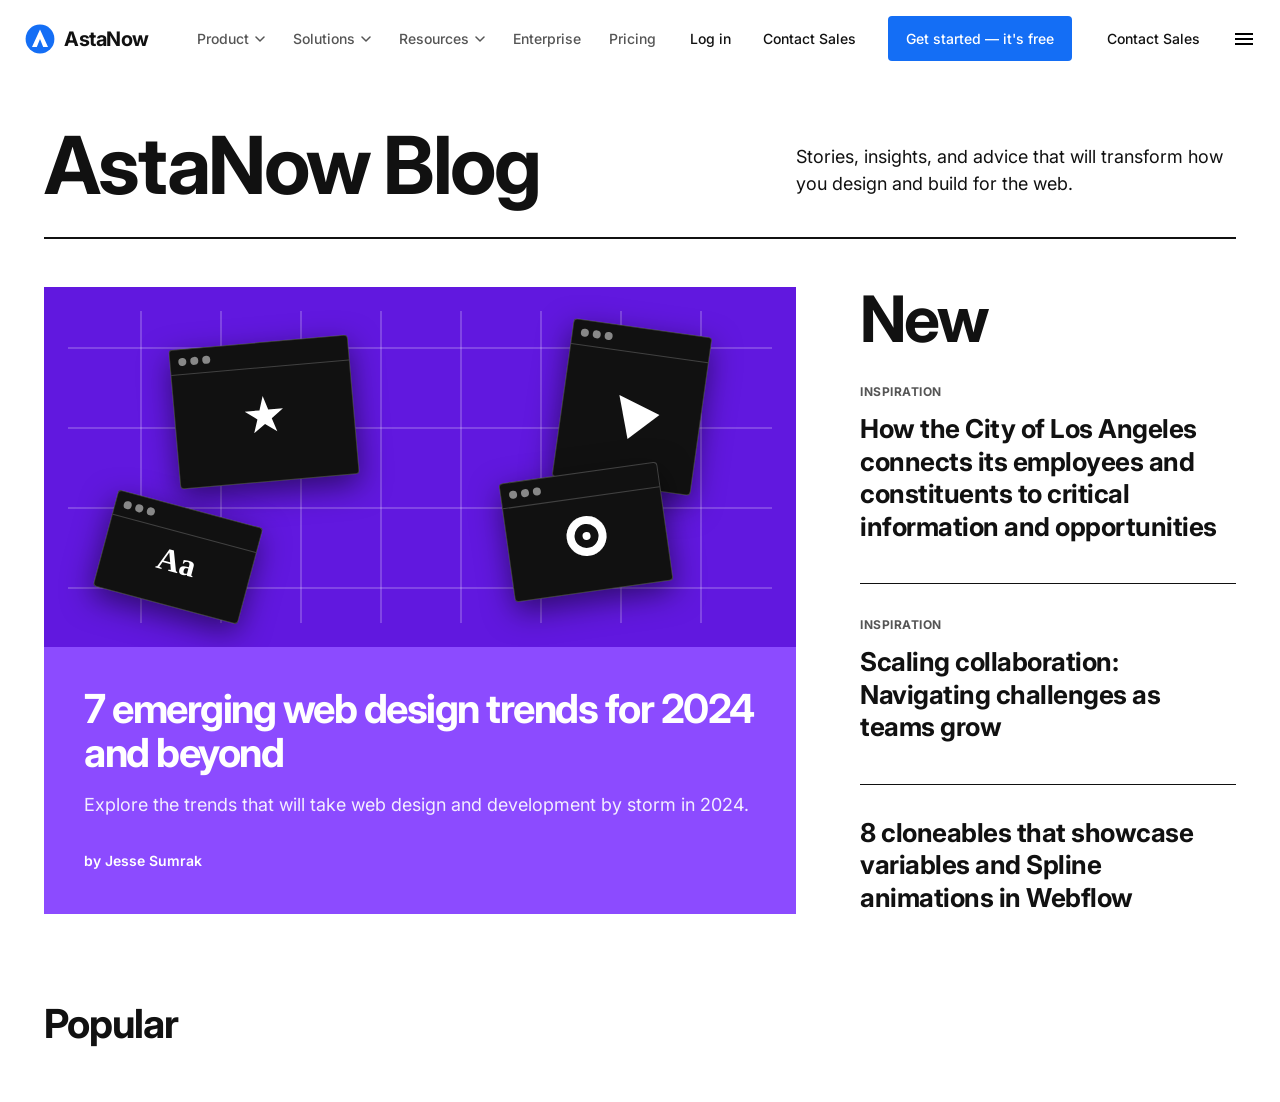
==== index.html @ f1a2e822 "update" ====
<!DOCTYPE html>
<html lang="en">
<head>
    <meta charset="UTF-8">
    <meta name="viewport" content="width=device-width, initial-scale=1.0">
    <title>AstaNow Blog</title>
    <!-- Use a very similar font to Webflow's proprietary standard fonts (often system fonts or a clean sans-serif like Inter/Graphik) -->
    <link href="https://fonts.googleapis.com/css2?family=Inter:wght@400;500;600;700&display=swap" rel="stylesheet">
    <link rel="stylesheet" href="styles.css">
</head>
<body>

    <header class="navbar">
        <div class="navbar-left">
            <a href="/" class="brand">
                <svg width="32" height="32" viewBox="0 0 100 100" fill="none" class="brand-icon">
                    <!-- AstaNow abstract logo representation -->
                    <circle cx="50" cy="50" r="45" fill="#146ef5"/>
                    <path d="M50 20 L25 75 L40 75 L50 50 L60 75 L75 75 Z" fill="white"/>
                </svg>
                <span class="brand-text">AstaNow</span>
            </a>
            <nav class="nav-links desktop-only">
                <a href="#" class="nav-item">Product <svg width="10" height="6" viewBox="0 0 10 6" fill="none" xmlns="http://www.w3.org/2000/svg"><path d="M1 1L5 5L9 1" stroke="currentColor" stroke-width="1.5" stroke-linecap="round" stroke-linejoin="round"/></svg></a>
                <a href="#" class="nav-item">Solutions <svg width="10" height="6" viewBox="0 0 10 6" fill="none" xmlns="http://www.w3.org/2000/svg"><path d="M1 1L5 5L9 1" stroke="currentColor" stroke-width="1.5" stroke-linecap="round" stroke-linejoin="round"/></svg></a>
                <a href="#" class="nav-item">Resources <svg width="10" height="6" viewBox="0 0 10 6" fill="none" xmlns="http://www.w3.org/2000/svg"><path d="M1 1L5 5L9 1" stroke="currentColor" stroke-width="1.5" stroke-linecap="round" stroke-linejoin="round"/></svg></a>
                <a href="#" class="nav-item">Enterprise</a>
                <a href="#" class="nav-item">Pricing</a>
            </nav>
        </div>
        
        <div class="navbar-right desktop-only">
            <a href="#" class="login-link">Log in</a>
            <a href="#" class="contact-link">Contact Sales</a>
            <a href="#" class="btn-primary">Get started — it's free</a>
        </div>

        <div class="navbar-right mobile-only">
            <a href="#" class="contact-link mobile-contact">Contact Sales</a>
            <button class="hamburger-menu">
                <svg width="24" height="24" viewBox="0 0 24 24" fill="none" xmlns="http://www.w3.org/2000/svg">
                    <rect x="3" y="6" width="18" height="2" fill="black"/>
                    <rect x="3" y="11" width="18" height="2" fill="black"/>
                    <rect x="3" y="16" width="18" height="2" fill="black"/>
                </svg>
            </button>
        </div>
    </header>

    <main class="page-wrapper">
        <section class="hero-section">
            <div class="hero-content">
                <h1 class="hero-heading">AstaNow Blog</h1>
                <p class="hero-subtext">Stories, insights, and advice that will transform how you design and build for the web.</p>
            </div>
            <div class="hero-divider"></div>
        </section>

        <section class="content-grid">
            <div class="featured-column">
                <a href="#" class="featured-card">
                    <div class="featured-image-wrapper">
                        <!-- CSS representation of the purple graphic -->
                        <div class="mock-graphic">
                            <div class="mock-window w1">
                                <div class="mock-dot d1"></div>
                                <div class="mock-dot d2"></div>
                                <div class="mock-dot d3"></div>
                                <div class="mock-shape shape-star"></div>
                            </div>
                            <div class="mock-window w2">
                                <div class="mock-dot d1"></div>
                                <div class="mock-dot d2"></div>
                                <div class="mock-dot d3"></div>
                                <div class="mock-shape shape-cursor"></div>
                            </div>
                            <div class="mock-window w3">
                                <div class="mock-dot d1"></div>
                                <div class="mock-dot d2"></div>
                                <div class="mock-dot d3"></div>
                                <div class="mock-shape shape-gear"></div>
                            </div>
                            <div class="mock-window w4">
                                <div class="mock-dot d1"></div>
                                <div class="mock-dot d2"></div>
                                <div class="mock-dot d3"></div>
                                <div class="mock-shape shape-a">Aa</div>
                            </div>
                        </div>
                    </div>
                    <div class="featured-text-wrapper">
                        <h2 class="featured-title">7 emerging web design trends for 2024 and beyond</h2>
                        <p class="featured-desc">Explore the trends that will take web design and development by storm in 2024.</p>
                        <div class="featured-author">by Jesse Sumrak</div>
                    </div>
                </a>
            </div>

            <div class="sidebar-column">
                <h2 class="sidebar-heading">New</h2>
                
                <div class="sidebar-articles">
                    <a href="#" class="sidebar-article">
                        <div class="article-tag">INSPIRATION</div>
                        <h3 class="article-title">How the City of Los Angeles connects its employees and constituents to critical information and opportunities</h3>
                    </a>
                    
                    <div class="article-divider"></div>
                    
                    <a href="#" class="sidebar-article">
                        <div class="article-tag">INSPIRATION</div>
                        <h3 class="article-title">Scaling collaboration: Navigating challenges as teams grow</h3>
                    </a>
                    
                    <div class="article-divider"></div>
                    
                    <a href="#" class="sidebar-article">
                        <h3 class="article-title">8 cloneables that showcase variables and Spline animations in Webflow</h3>
                    </a>
                </div>
            </div>
        </section>

        <section class="popular-section">
            <h2 class="popular-heading">Popular</h2>
        </section>
    </main>

</body>
</html>
---- styles.css ----
/* Base Styles */
:root {
    --text-main: #111111;
    --text-muted: #555555;
    --bg-main: #ffffff;
    --brand-blue: #146ef5;
    --brand-blue-hover: #0c59cc;
    --featured-bg: #8c4bff;
    --featured-img-bg: #6118df;
    --border-color: #e6e6e6;
    --border-dark: #111111;
}

* {
    box-sizing: border-box;
    margin: 0;
    padding: 0;
}

body {
    font-family: 'Inter', -apple-system, BlinkMacSystemFont, "Segoe UI", Roboto, Helvetica, Arial, sans-serif;
    background-color: var(--bg-main);
    color: var(--text-main);
    line-height: 1.5;
    -webkit-font-smoothing: antialiased;
    -moz-osx-font-smoothing: grayscale;
}

a {
    text-decoration: none;
    color: inherit;
}

/* Utilities */
.desktop-only { display: flex; }
.mobile-only { display: none; }

/* Navbar */
.navbar {
    display: flex;
    justify-content: space-between;
    align-items: center;
    padding: 16px 24px;
    background-color: var(--bg-main);
    position: sticky;
    top: 0;
    z-index: 100;
}

.navbar-left, .navbar-right {
    display: flex;
    align-items: center;
    gap: 32px;
}

.brand {
    display: flex;
    align-items: center;
    gap: 8px;
    margin-right: 16px;
}

.brand-text {
    font-family: -apple-system, BlinkMacSystemFont, "Inter", sans-serif;
    font-size: 20px;
    font-weight: 700;
    letter-spacing: -0.5px;
}

.nav-links {
    display: flex;
    align-items: center;
    gap: 28px;
}

.nav-item {
    font-size: 14px;
    font-weight: 500;
    color: var(--text-muted);
    display: flex;
    align-items: center;
    gap: 6px;
    transition: color 0.2s ease;
}

.nav-item:hover {
    color: var(--text-main);
}

.login-link {
    font-size: 14px;
    font-weight: 500;
}

.contact-link {
    font-size: 14px;
    font-weight: 500;
}

.btn-primary {
    background-color: var(--brand-blue);
    color: white;
    padding: 12px 18px;
    border-radius: 4px;
    font-size: 14px;
    font-weight: 500;
    transition: background-color 0.2s ease;
}

.btn-primary:hover {
    background-color: var(--brand-blue-hover);
}

.hamburger-menu {
    background: none;
    border: none;
    cursor: pointer;
    display: flex;
    align-items: center;
    justify-content: center;
}

/* Page Layout */
.page-wrapper {
    max-width: 1240px;
    margin: 0 auto;
    padding: 48px 24px;
}

/* Hero Section */
.hero-section {
    margin-bottom: 48px;
}

.hero-content {
    display: flex;
    justify-content: space-between;
    align-items: flex-end;
    margin-bottom: 32px;
}

.hero-heading {
    font-size: 80px;
    font-weight: 700;
    letter-spacing: -2.5px;
    line-height: 1;
    margin: 0;
}

.hero-subtext {
    font-size: 18px;
    font-weight: 400;
    color: var(--text-main);
    max-width: 440px;
    line-height: 1.5;
    margin-bottom: 8px;
}

.hero-divider {
    height: 2px;
    background-color: var(--border-dark);
    width: 100%;
}

/* Content Grid */
.content-grid {
    display: grid;
    grid-template-columns: 8fr 4fr;
    gap: 64px;
    margin-bottom: 80px;
}

/* Featured Card */
.featured-card {
    display: flex;
    flex-direction: column;
    background-color: var(--featured-bg);
    color: white;
    height: 100%;
    transition: transform 0.2s ease;
}

.featured-card:hover {
    transform: translateY(-4px);
}

.featured-image-wrapper {
    background-color: var(--featured-img-bg);
    height: 360px;
    position: relative;
    overflow: hidden;
    padding: 24px;
    display: flex;
    justify-content: center;
    align-items: center;
}

/* Mock Graphics for Featured Image */
.mock-graphic {
    width: 100%;
    height: 100%;
    position: relative;
    /* geometric background pattern */
    background-image: linear-gradient(rgba(255,255,255,0.2) 2px, transparent 2px),
                      linear-gradient(90deg, rgba(255,255,255,0.2) 2px, transparent 2px);
    background-size: 80px 80px;
    background-position: center;
}

.mock-window {
    position: absolute;
    background-color: #111;
    border: 1px solid rgba(255,255,255,0.2);
    border-radius: 4px;
    box-shadow: 0 10px 30px rgba(0,0,0,0.5);
}

.mock-window::before {
    content: '';
    display: block;
    height: 24px;
    border-bottom: 1px solid rgba(255,255,255,0.2);
    width: 100%;
}

.mock-dot {
    position: absolute;
    top: 8px;
    width: 8px;
    height: 8px;
    border-radius: 50%;
    background: rgba(255,255,255,0.5);
}
.mock-dot.d1 { left: 8px; }
.mock-dot.d2 { left: 20px; }
.mock-dot.d3 { left: 32px; }

.w1 { width: 180px; height: 140px; top: 10%; left: 15%; transform: rotate(-5deg); }
.w2 { width: 140px; height: 160px; top: 5%; right: 10%; transform: rotate(8deg); }
.w3 { width: 160px; height: 120px; bottom: 10%; right: 15%; transform: rotate(-8deg); }
.w4 { width: 150px; height: 100px; bottom: 5%; left: 5%; transform: rotate(15deg); }

.mock-shape {
    position: absolute;
    top: 50%; left: 50%;
    transform: translate(-50%, -40%);
    color: white;
}

.shape-star {
    width: 40px; height: 40px;
    background: white;
    clip-path: polygon(50% 0%, 61% 35%, 98% 35%, 68% 57%, 79% 91%, 50% 70%, 21% 91%, 32% 57%, 2% 35%, 39% 35%);
}

.shape-cursor {
    width: 0; height: 0;
    border-left: 20px solid transparent;
    border-right: 20px solid transparent;
    border-bottom: 40px solid white;
    transform: translate(-50%, -40%) rotate(-45deg);
}

.shape-gear {
    width: 40px; height: 40px;
    background: white;
    border-radius: 50%;
    box-shadow: 0 0 0 8px white inset, 0 0 0 16px #111 inset;
}

.shape-a {
    font-size: 32px;
    font-weight: 700;
    font-family: serif;
}

/* Featured Text */
.featured-text-wrapper {
    padding: 40px;
    display: flex;
    flex-direction: column;
}

.featured-title {
    font-size: 40px;
    font-weight: 700;
    line-height: 1.1;
    letter-spacing: -1.5px;
    margin-bottom: 16px;
}

.featured-desc {
    font-size: 18px;
    line-height: 1.5;
    margin-bottom: 32px;
    opacity: 0.9;
}

.featured-author {
    font-size: 14px;
    font-weight: 600;
}

/* Sidebar Column */
.sidebar-heading {
    font-size: 64px;
    font-weight: 700;
    letter-spacing: -2px;
    line-height: 1;
    margin-bottom: 32px;
}

.sidebar-articles {
    display: flex;
    flex-direction: column;
    gap: 32px;
}

.sidebar-article {
    display: flex;
    flex-direction: column;
    transition: opacity 0.2s ease;
}

.sidebar-article:hover {
    opacity: 0.7;
}

.article-tag {
    font-size: 12px;
    font-weight: 700;
    color: var(--text-muted);
    letter-spacing: 0.5px;
    margin-bottom: 12px;
}

.article-title {
    font-size: 26px;
    font-weight: 700;
    line-height: 1.25;
    letter-spacing: -0.5px;
}

.article-divider {
    height: 1px;
    background-color: var(--border-dark);
    margin-top: 8px;
}

/* Popular Section */
.popular-section {
    margin-top: 80px;
}

.popular-heading {
    font-size: 40px;
    font-weight: 700;
    letter-spacing: -1px;
}

/* Responsive Styles */
@media screen and (max-width: 991px) {
    .hero-heading {
        font-size: 56px;
    }
    .content-grid {
        grid-template-columns: 1fr;
        gap: 48px;
    }
    .hero-content {
        flex-direction: column;
        align-items: flex-start;
        gap: 24px;
    }
    .desktop-only {
        display: none !important;
    }
    .mobile-only {
        display: flex !important;
    }
    .navbar {
        padding: 16px;
    }
    .page-wrapper {
        padding: 32px 16px;
    }
    .mobile-contact {
        text-decoration: underline;
        text-underline-offset: 4px;
    }
}

@media screen and (max-width: 479px) {
    .hero-heading {
        font-size: 44px;
    }
    .hero-subtext {
        font-size: 16px;
    }
    .featured-title {
        font-size: 32px;
    }
    .sidebar-heading {
        font-size: 48px;
    }
    .article-title {
        font-size: 22px;
    }
}
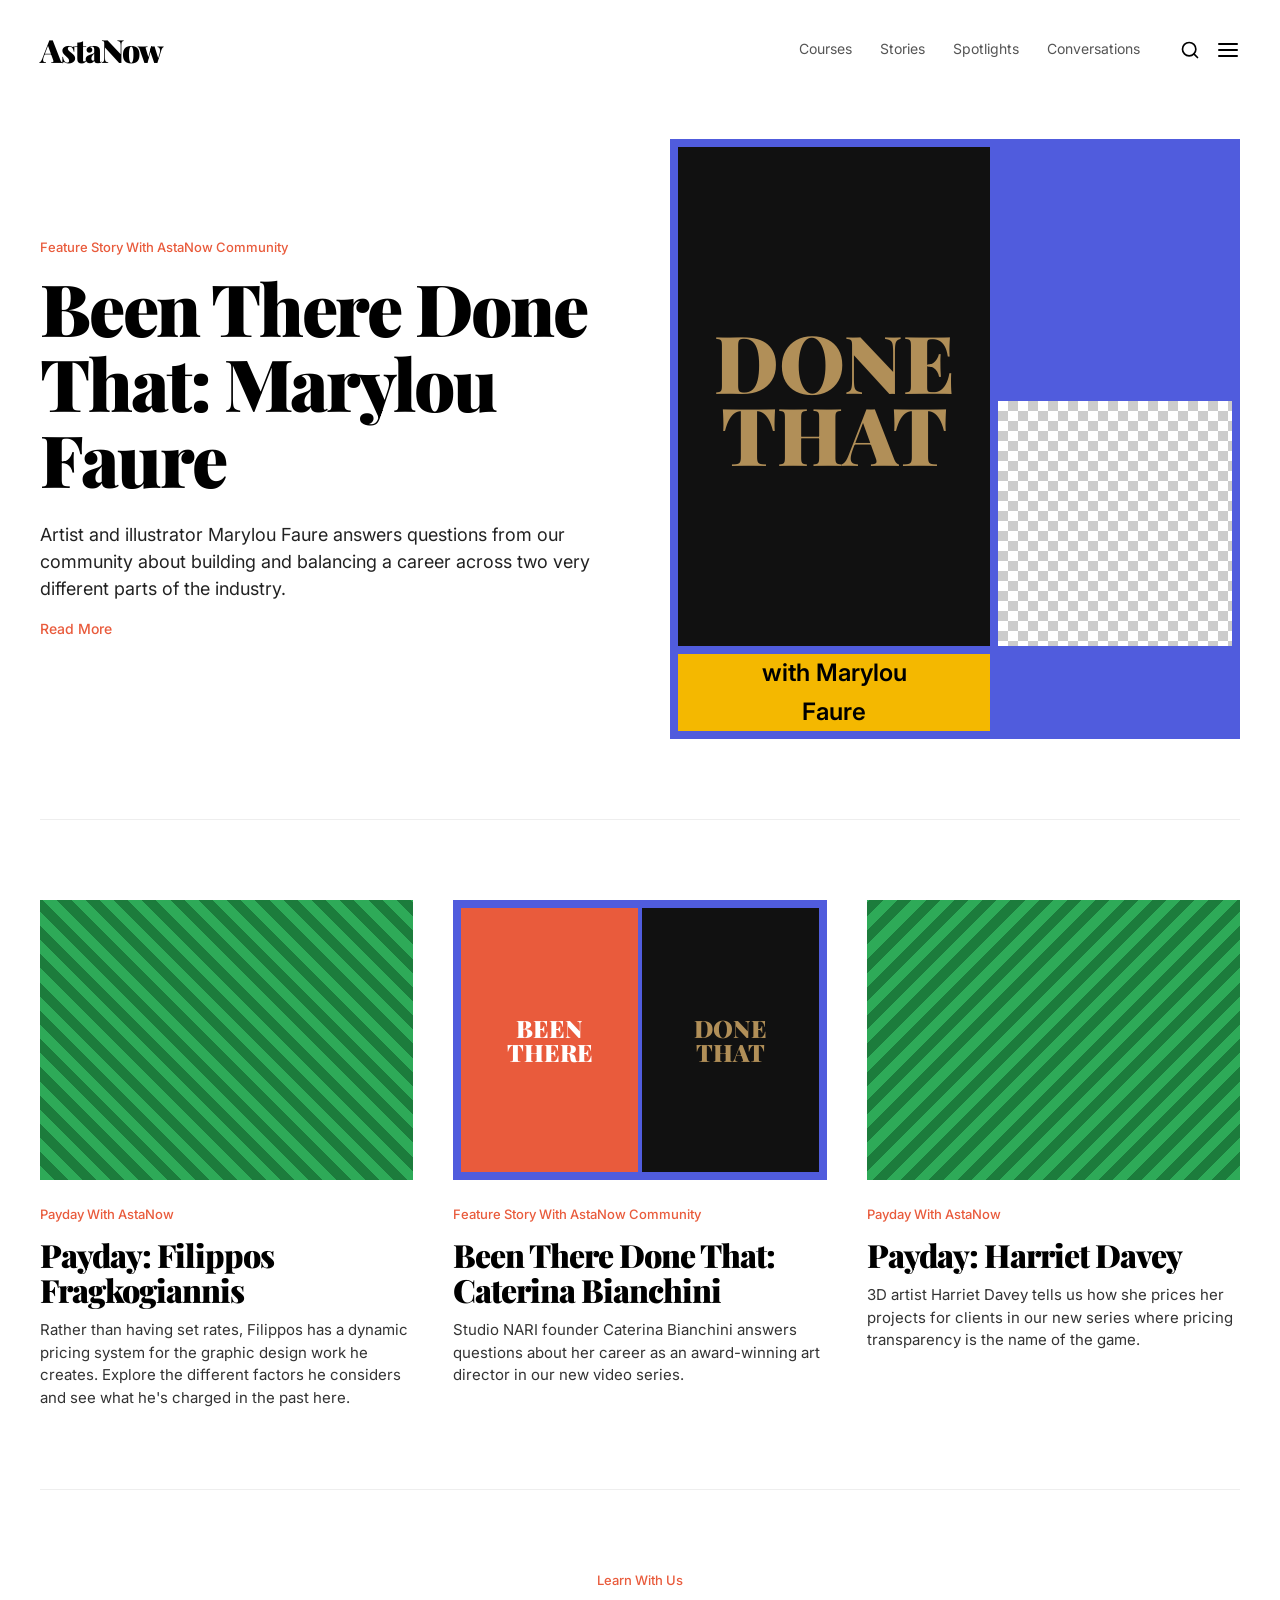
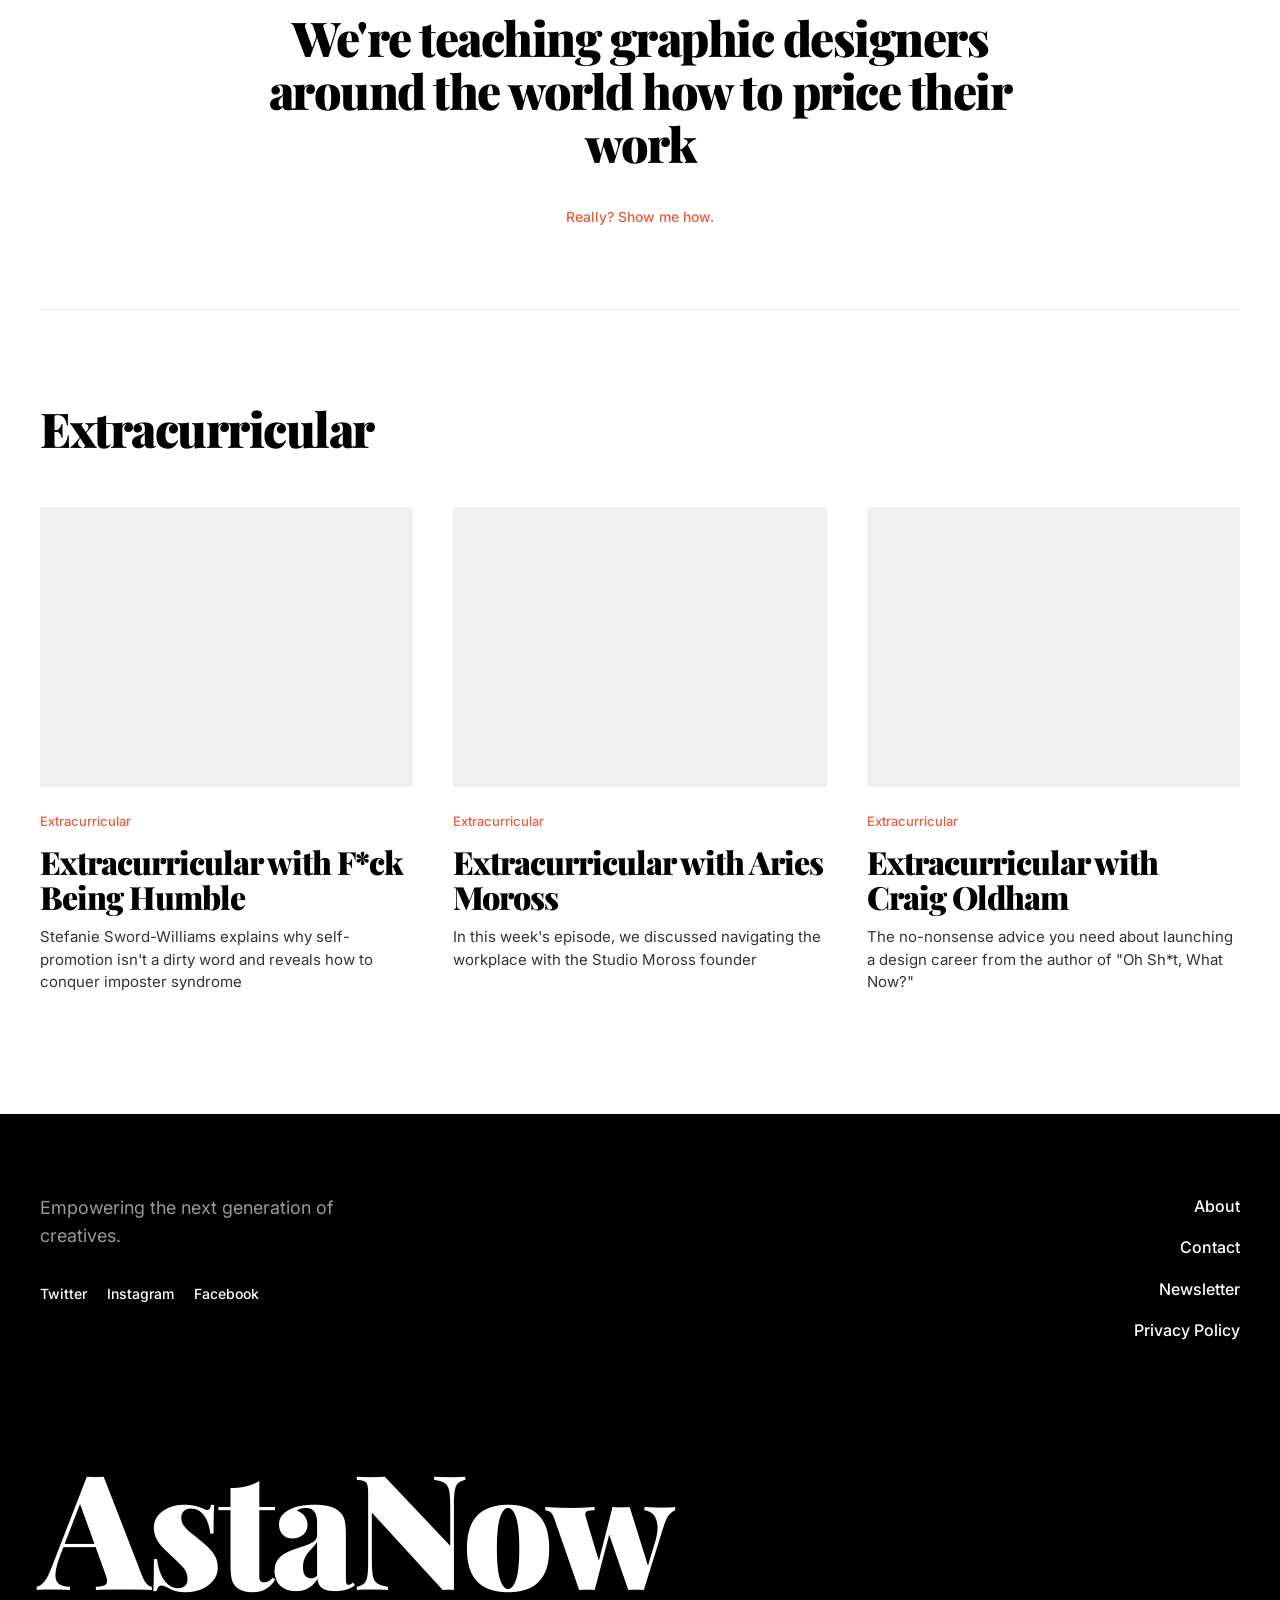
==== commit 11042933: "update" ====
--- a/index.html
+++ b/index.html
@@ -3,128 +3,156 @@
 <head>
     <meta charset="UTF-8">
     <meta name="viewport" content="width=device-width, initial-scale=1.0">
-    <title>AstaNow Blog</title>
-    <!-- Use a very similar font to Webflow's proprietary standard fonts (often system fonts or a clean sans-serif like Inter/Graphik) -->
-    <link href="https://fonts.googleapis.com/css2?family=Inter:wght@400;500;600;700&display=swap" rel="stylesheet">
+    <title>AstaNow | Empowering Creatives</title>
+    <link rel="preconnect" href="https://fonts.googleapis.com">
+    <link rel="preconnect" href="https://fonts.gstatic.com" crossorigin>
+    <link href="https://fonts.googleapis.com/css2?family=Inter:wght@400;500;600&family=Playfair+Display:ital,wght@0,700;0,800;0,900;1,900&display=swap" rel="stylesheet">
     <link rel="stylesheet" href="styles.css">
+    <!-- Also link style.css just in case the active file is style.css -->
+    <link rel="stylesheet" href="style.css">
 </head>
 <body>
 
-    <header class="navbar">
-        <div class="navbar-left">
-            <a href="/" class="brand">
-                <svg width="32" height="32" viewBox="0 0 100 100" fill="none" class="brand-icon">
-                    <!-- AstaNow abstract logo representation -->
-                    <circle cx="50" cy="50" r="45" fill="#146ef5"/>
-                    <path d="M50 20 L25 75 L40 75 L50 50 L60 75 L75 75 Z" fill="white"/>
-                </svg>
-                <span class="brand-text">AstaNow</span>
-            </a>
-            <nav class="nav-links desktop-only">
-                <a href="#" class="nav-item">Product <svg width="10" height="6" viewBox="0 0 10 6" fill="none" xmlns="http://www.w3.org/2000/svg"><path d="M1 1L5 5L9 1" stroke="currentColor" stroke-width="1.5" stroke-linecap="round" stroke-linejoin="round"/></svg></a>
-                <a href="#" class="nav-item">Solutions <svg width="10" height="6" viewBox="0 0 10 6" fill="none" xmlns="http://www.w3.org/2000/svg"><path d="M1 1L5 5L9 1" stroke="currentColor" stroke-width="1.5" stroke-linecap="round" stroke-linejoin="round"/></svg></a>
-                <a href="#" class="nav-item">Resources <svg width="10" height="6" viewBox="0 0 10 6" fill="none" xmlns="http://www.w3.org/2000/svg"><path d="M1 1L5 5L9 1" stroke="currentColor" stroke-width="1.5" stroke-linecap="round" stroke-linejoin="round"/></svg></a>
-                <a href="#" class="nav-item">Enterprise</a>
-                <a href="#" class="nav-item">Pricing</a>
-            </nav>
-        </div>
-        
-        <div class="navbar-right desktop-only">
-            <a href="#" class="login-link">Log in</a>
-            <a href="#" class="contact-link">Contact Sales</a>
-            <a href="#" class="btn-primary">Get started — it's free</a>
-        </div>
-
-        <div class="navbar-right mobile-only">
-            <a href="#" class="contact-link mobile-contact">Contact Sales</a>
-            <button class="hamburger-menu">
-                <svg width="24" height="24" viewBox="0 0 24 24" fill="none" xmlns="http://www.w3.org/2000/svg">
-                    <rect x="3" y="6" width="18" height="2" fill="black"/>
-                    <rect x="3" y="11" width="18" height="2" fill="black"/>
-                    <rect x="3" y="16" width="18" height="2" fill="black"/>
-                </svg>
-            </button>
+    <header class="site-header">
+        <div class="header-inner">
+            <a href="/" class="logo">AstaNow</a>
+            
+            <div class="header-right">
+                <nav class="desktop-nav">
+                    <a href="#">Courses</a>
+                    <a href="#">Stories</a>
+                    <a href="#">Spotlights</a>
+                    <a href="#">Conversations</a>
+                </nav>
+                <div class="header-actions">
+                    <button class="icon-btn" aria-label="Search">
+                        <svg width="20" height="20" viewBox="0 0 24 24" fill="none" stroke="currentColor" stroke-width="2" stroke-linecap="round" stroke-linejoin="round"><circle cx="11" cy="11" r="8"></circle><line x1="21" y1="21" x2="16.65" y2="16.65"></line></svg>
+                    </button>
+                    <button class="icon-btn hamburger-menu" aria-label="Menu">
+                        <svg width="24" height="24" viewBox="0 0 24 24" fill="none" stroke="currentColor" stroke-width="2" stroke-linecap="round" stroke-linejoin="round"><line x1="3" y1="12" x2="21" y2="12"></line><line x1="3" y1="6" x2="21" y2="6"></line><line x1="3" y1="18" x2="21" y2="18"></line></svg>
+                    </button>
+                </div>
+            </div>
         </div>
     </header>
 
-    <main class="page-wrapper">
+    <main class="page-content">
+
+        <!-- Hero Section -->
         <section class="hero-section">
-            <div class="hero-content">
-                <h1 class="hero-heading">AstaNow Blog</h1>
-                <p class="hero-subtext">Stories, insights, and advice that will transform how you design and build for the web.</p>
+            <div class="hero-left">
+                <p class="category-tag">Feature Story with AstaNow Community</p>
+                <h1 class="hero-title">Been There Done That: Marylou Faure</h1>
+                <p class="hero-excerpt">Artist and illustrator Marylou Faure answers questions from our community about building and balancing a career across two very different parts of the industry.</p>
+                <a href="#" class="read-more">Read More</a>
             </div>
-            <div class="hero-divider"></div>
-        </section>
-
-        <section class="content-grid">
-            <div class="featured-column">
-                <a href="#" class="featured-card">
-                    <div class="featured-image-wrapper">
-                        <!-- CSS representation of the purple graphic -->
-                        <div class="mock-graphic">
-                            <div class="mock-window w1">
-                                <div class="mock-dot d1"></div>
-                                <div class="mock-dot d2"></div>
-                                <div class="mock-dot d3"></div>
-                                <div class="mock-shape shape-star"></div>
-                            </div>
-                            <div class="mock-window w2">
-                                <div class="mock-dot d1"></div>
-                                <div class="mock-dot d2"></div>
-                                <div class="mock-dot d3"></div>
-                                <div class="mock-shape shape-cursor"></div>
-                            </div>
-                            <div class="mock-window w3">
-                                <div class="mock-dot d1"></div>
-                                <div class="mock-dot d2"></div>
-                                <div class="mock-dot d3"></div>
-                                <div class="mock-shape shape-gear"></div>
-                            </div>
-                            <div class="mock-window w4">
-                                <div class="mock-dot d1"></div>
-                                <div class="mock-dot d2"></div>
-                                <div class="mock-dot d3"></div>
-                                <div class="mock-shape shape-a">Aa</div>
-                            </div>
-                        </div>
-                    </div>
-                    <div class="featured-text-wrapper">
-                        <h2 class="featured-title">7 emerging web design trends for 2024 and beyond</h2>
-                        <p class="featured-desc">Explore the trends that will take web design and development by storm in 2024.</p>
-                        <div class="featured-author">by Jesse Sumrak</div>
-                    </div>
-                </a>
-            </div>
-
-            <div class="sidebar-column">
-                <h2 class="sidebar-heading">New</h2>
-                
-                <div class="sidebar-articles">
-                    <a href="#" class="sidebar-article">
-                        <div class="article-tag">INSPIRATION</div>
-                        <h3 class="article-title">How the City of Los Angeles connects its employees and constituents to critical information and opportunities</h3>
-                    </a>
-                    
-                    <div class="article-divider"></div>
-                    
-                    <a href="#" class="sidebar-article">
-                        <div class="article-tag">INSPIRATION</div>
-                        <h3 class="article-title">Scaling collaboration: Navigating challenges as teams grow</h3>
-                    </a>
-                    
-                    <div class="article-divider"></div>
-                    
-                    <a href="#" class="sidebar-article">
-                        <h3 class="article-title">8 cloneables that showcase variables and Spline animations in Webflow</h3>
-                    </a>
+            
+            <div class="hero-right">
+                <!-- A mockup of a collage using pure CSS shapes -->
+                <div class="collage">
+                    <div class="collage-bg"></div>
+                    <div class="collage-block type-text">DONE<br>THAT</div>
+                    <div class="collage-block type-image"></div>
+                    <div class="collage-block type-solid">with Marylou<br>Faure</div>
                 </div>
             </div>
         </section>
 
-        <section class="popular-section">
-            <h2 class="popular-heading">Popular</h2>
+        <!-- Article Grid Section 1 -->
+        <div class="divider-line"></div>
+        <section class="grid-section">
+            <div class="articles-grid">
+                <article class="card">
+                    <div class="card-image bg-img-1"></div>
+                    <p class="category-tag">Payday with AstaNow</p>
+                    <h2 class="card-title">Payday: Filippos Fragkogiannis</h2>
+                    <p class="card-excerpt">Rather than having set rates, Filippos has a dynamic pricing system for the graphic design work he creates. Explore the different factors he considers and see what he's charged in the past here.</p>
+                </article>
+
+                <article class="card">
+                    <div class="card-image bg-img-2">
+                        <div class="collage-mini">
+                            <div class="c-left">BEEN<br>THERE</div>
+                            <div class="c-right">DONE<br>THAT</div>
+                        </div>
+                    </div>
+                    <p class="category-tag">Feature Story with AstaNow Community</p>
+                    <h2 class="card-title">Been There Done That: Caterina Bianchini</h2>
+                    <p class="card-excerpt">Studio NARI founder Caterina Bianchini answers questions about her career as an award-winning art director in our new video series.</p>
+                </article>
+
+                <article class="card">
+                    <div class="card-image bg-img-3"></div>
+                    <p class="category-tag">Payday with AstaNow</p>
+                    <h2 class="card-title">Payday: Harriet Davey</h2>
+                    <p class="card-excerpt">3D artist Harriet Davey tells us how she prices her projects for clients in our new series where pricing transparency is the name of the game.</p>
+                </article>
+            </div>
         </section>
+
+        <div class="divider-line"></div>
+        
+        <!-- Large Banner -->
+        <section class="text-banner">
+            <p class="category-tag text-center">Learn with us</p>
+            <h2 class="banner-title">We're teaching graphic designers around the world how to price their work</h2>
+            <div class="text-center">
+                <a href="#" class="read-more">Really? Show me how.</a>
+            </div>
+        </section>
+
+        <div class="divider-line"></div>
+
+        <!-- Section 2: Extracurricular -->
+        <section class="grid-section">
+            <h3 class="section-heading">Extracurricular</h3>
+            <div class="articles-grid">
+                <article class="card">
+                    <div class="card-image placeholder-grey"></div>
+                    <p class="category-tag">Extracurricular</p>
+                    <h2 class="card-title">Extracurricular with F*ck Being Humble</h2>
+                    <p class="card-excerpt">Stefanie Sword-Williams explains why self-promotion isn't a dirty word and reveals how to conquer imposter syndrome</p>
+                </article>
+
+                <article class="card">
+                    <div class="card-image placeholder-grey"></div>
+                    <p class="category-tag">Extracurricular</p>
+                    <h2 class="card-title">Extracurricular with Aries Moross</h2>
+                    <p class="card-excerpt">In this week's episode, we discussed navigating the workplace with the Studio Moross founder</p>
+                </article>
+
+                <article class="card">
+                    <div class="card-image placeholder-grey"></div>
+                    <p class="category-tag">Extracurricular</p>
+                    <h2 class="card-title">Extracurricular with Craig Oldham</h2>
+                    <p class="card-excerpt">The no-nonsense advice you need about launching a design career from the author of "Oh Sh*t, What Now?"</p>
+                </article>
+            </div>
+        </section>
+
     </main>
+
+    <footer class="site-footer">
+        <div class="footer-inner">
+            <div class="footer-left">
+                <p class="footer-text">Empowering the next generation of creatives.</p>
+                <div class="socials">
+                    <a href="#">Twitter</a>
+                    <a href="#">Instagram</a>
+                    <a href="#">Facebook</a>
+                </div>
+            </div>
+            <div class="footer-right">
+                <div class="footer-nav">
+                    <a href="#">About</a>
+                    <a href="#">Contact</a>
+                    <a href="#">Newsletter</a>
+                    <a href="#">Privacy Policy</a>
+                </div>
+            </div>
+        </div>
+        <h2 class="footer-logo">AstaNow</h2>
+    </footer>
 
 </body>
 </html>
--- a/styles.css
+++ b/styles.css
@@ -1,27 +1,27 @@
-/* Base Styles */
-:root {
-    --text-main: #111111;
-    --text-muted: #555555;
-    --bg-main: #ffffff;
-    --brand-blue: #146ef5;
-    --brand-blue-hover: #0c59cc;
-    --featured-bg: #8c4bff;
-    --featured-img-bg: #6118df;
-    --border-color: #e6e6e6;
-    --border-dark: #111111;
-}
-
+/* Reset & General CSS */
 * {
     box-sizing: border-box;
     margin: 0;
     padding: 0;
 }
 
+:root {
+    --color-bg: #FFFFFF;
+    --color-text: #000000;
+    --color-accent: #E95B3C;
+    --color-grey-light: #F0F0F0;
+    --color-grey-divider: #EEEEEE;
+    --font-heading: 'Playfair Display', serif;
+    --font-body: 'Inter', sans-serif;
+    --max-width: 1400px;
+}
+
 body {
-    font-family: 'Inter', -apple-system, BlinkMacSystemFont, "Segoe UI", Roboto, Helvetica, Arial, sans-serif;
-    background-color: var(--bg-main);
-    color: var(--text-main);
-    line-height: 1.5;
+    background-color: var(--color-bg);
+    color: var(--color-text);
+    font-family: var(--font-body);
+    font-size: 16px;
+    line-height: 1.6;
     -webkit-font-smoothing: antialiased;
     -moz-osx-font-smoothing: grayscale;
 }
@@ -29,381 +29,404 @@
 a {
     text-decoration: none;
     color: inherit;
-}
-
-/* Utilities */
-.desktop-only { display: flex; }
-.mobile-only { display: none; }
-
-/* Navbar */
-.navbar {
-    display: flex;
-    justify-content: space-between;
-    align-items: center;
-    padding: 16px 24px;
-    background-color: var(--bg-main);
+    transition: color 0.15s ease;
+}
+
+/* Header */
+.site-header {
+    background: var(--color-bg);
+    padding: 24px 40px;
     position: sticky;
     top: 0;
     z-index: 100;
 }
 
-.navbar-left, .navbar-right {
-    display: flex;
-    align-items: center;
-    gap: 32px;
-}
-
-.brand {
-    display: flex;
-    align-items: center;
-    gap: 8px;
-    margin-right: 16px;
-}
-
-.brand-text {
-    font-family: -apple-system, BlinkMacSystemFont, "Inter", sans-serif;
-    font-size: 20px;
-    font-weight: 700;
-    letter-spacing: -0.5px;
-}
-
-.nav-links {
-    display: flex;
-    align-items: center;
+.header-inner {
+    max-width: var(--max-width);
+    margin: 0 auto;
+    display: flex;
+    justify-content: space-between;
+    align-items: center;
+}
+
+.logo {
+    font-family: var(--font-heading);
+    font-weight: 900;
+    font-size: 32px;
+    letter-spacing: -1px;
+}
+
+.header-right {
+    display: flex;
+    align-items: center;
+    gap: 40px;
+}
+
+.desktop-nav {
+    display: flex;
     gap: 28px;
 }
 
-.nav-item {
+.desktop-nav a {
+    font-family: var(--font-body);
+    font-weight: 400;
     font-size: 14px;
-    font-weight: 500;
-    color: var(--text-muted);
-    display: flex;
-    align-items: center;
-    gap: 6px;
-    transition: color 0.2s ease;
-}
-
-.nav-item:hover {
-    color: var(--text-main);
-}
-
-.login-link {
-    font-size: 14px;
-    font-weight: 500;
-}
-
-.contact-link {
-    font-size: 14px;
-    font-weight: 500;
-}
-
-.btn-primary {
-    background-color: var(--brand-blue);
-    color: white;
-    padding: 12px 18px;
-    border-radius: 4px;
-    font-size: 14px;
-    font-weight: 500;
-    transition: background-color 0.2s ease;
-}
-
-.btn-primary:hover {
-    background-color: var(--brand-blue-hover);
-}
-
-.hamburger-menu {
+    color: #555;
+}
+
+.desktop-nav a:hover {
+    color: var(--color-text);
+}
+
+.header-actions {
+    display: flex;
+    align-items: center;
+    gap: 16px;
+}
+
+.icon-btn {
     background: none;
     border: none;
     cursor: pointer;
+    color: var(--color-text);
     display: flex;
     align-items: center;
     justify-content: center;
 }
 
+@media (max-width: 900px) {
+    .desktop-nav {
+        display: none;
+    }
+    .site-header {
+        padding: 20px 24px;
+    }
+}
+
 /* Page Layout */
-.page-wrapper {
-    max-width: 1240px;
+.page-content {
+    max-width: var(--max-width);
     margin: 0 auto;
-    padding: 48px 24px;
+    padding: 40px 40px 80px 40px;
+}
+
+@media (max-width: 900px) {
+    .page-content {
+        padding: 24px 24px 40px 24px;
+    }
+}
+
+/* Common Typography Elements */
+.category-tag {
+    color: var(--color-accent);
+    font-family: var(--font-body);
+    font-weight: 500;
+    font-size: 13px;
+    text-transform: capitalize;
+    margin-bottom: 12px;
+}
+
+.read-more {
+    display: inline-block;
+    color: var(--color-accent);
+    font-family: var(--font-body);
+    font-size: 14px;
+    font-weight: 500;
+    margin-top: 16px;
+}
+
+.read-more:hover {
+    text-decoration: underline;
+}
+
+.divider-line {
+    height: 1px;
+    background-color: var(--color-grey-divider);
+    width: 100%;
+    margin: 80px 0;
 }
 
 /* Hero Section */
 .hero-section {
-    margin-bottom: 48px;
-}
-
-.hero-content {
-    display: flex;
-    justify-content: space-between;
-    align-items: flex-end;
-    margin-bottom: 32px;
-}
-
-.hero-heading {
+    display: grid;
+    grid-template-columns: 1fr 1fr;
+    gap: 60px;
+    align-items: center;
+}
+
+.hero-left {
+    padding-right: 20px;
+}
+
+.hero-title {
+    font-family: var(--font-heading);
+    font-size: 72px;
+    font-weight: 900;
+    line-height: 1.05;
+    letter-spacing: -2px;
+    margin-bottom: 24px;
+}
+
+.hero-excerpt {
+    font-family: var(--font-body);
+    font-size: 18px;
+    line-height: 1.5;
+    color: #222;
+}
+
+@media (max-width: 900px) {
+    .hero-section {
+        grid-template-columns: 1fr;
+        gap: 40px;
+    }
+    .hero-title {
+        font-size: 48px;
+    }
+}
+
+/* Hero Mockup Collage */
+.hero-right {
+    height: 100%;
+    min-height: 600px;
+    position: relative;
+}
+
+.collage {
+    position: absolute;
+    inset: 0;
+    background: #505cdd; /* solid purple bg similar to real collage */
+    display: grid;
+    grid-template-columns: 4fr 3fr;
+    grid-template-rows: 1fr 1fr;
+    gap: 8px;
+    padding: 8px;
+}
+
+.collage-block {
+    background-color: var(--color-text);
+    color: #fff;
+    display: flex;
+    align-items: center;
+    justify-content: center;
+    text-align: center;
+}
+
+.type-text {
+    grid-row: 1 / -1;
+    font-family: var(--font-heading);
     font-size: 80px;
-    font-weight: 700;
-    letter-spacing: -2.5px;
-    line-height: 1;
-    margin: 0;
-}
-
-.hero-subtext {
-    font-size: 18px;
-    font-weight: 400;
-    color: var(--text-main);
-    max-width: 440px;
-    line-height: 1.5;
-    margin-bottom: 8px;
-}
-
-.hero-divider {
-    height: 2px;
-    background-color: var(--border-dark);
+    font-weight: 900;
+    line-height: 0.9;
+    background: #111;
+    color: #B18F58;
+}
+
+.type-image {
+    background: #E8EBE9;
+    background-image: repeating-linear-gradient(45deg, #ccc 25%, transparent 25%, transparent 75%, #ccc 75%, #ccc), repeating-linear-gradient(45deg, #ccc 25%, #fff 25%, #fff 75%, #ccc 75%, #ccc);
+    background-position: 0 0, 10px 10px;
+    background-size: 20px 20px;
+}
+
+.type-solid {
+    background: #F4B800; /* Yellow */
+    color: #000;
+    font-family: var(--font-body);
+    font-weight: 600;
+    font-size: 24px;
+}
+
+@media (max-width: 900px) {
+    .hero-right {
+        min-height: 400px;
+    }
+    .type-text {
+        font-size: 48px;
+    }
+}
+
+/* Grid Section */
+.grid-section {
+    margin-bottom: 40px;
+}
+
+.articles-grid {
+    display: grid;
+    grid-template-columns: repeat(3, 1fr);
+    gap: 40px;
+}
+
+.card {
+    display: flex;
+    flex-direction: column;
+}
+
+.card-image {
     width: 100%;
-}
-
-/* Content Grid */
-.content-grid {
-    display: grid;
-    grid-template-columns: 8fr 4fr;
-    gap: 64px;
-    margin-bottom: 80px;
-}
-
-/* Featured Card */
-.featured-card {
-    display: flex;
-    flex-direction: column;
-    background-color: var(--featured-bg);
-    color: white;
-    height: 100%;
-    transition: transform 0.2s ease;
-}
-
-.featured-card:hover {
-    transform: translateY(-4px);
-}
-
-.featured-image-wrapper {
-    background-color: var(--featured-img-bg);
-    height: 360px;
+    aspect-ratio: 4/3;
+    background-color: var(--color-grey-light);
+    margin-bottom: 24px;
     position: relative;
     overflow: hidden;
-    padding: 24px;
-    display: flex;
+}
+
+/* Image Mocks */
+.bg-img-1 { background: repeating-linear-gradient(45deg, #2EAA58, #2EAA58 10px, #1c7c3c 10px, #1c7c3c 20px); }
+.bg-img-2 { background: #505cdd; }
+.bg-img-3 { background: repeating-linear-gradient(-45deg, #2EAA58, #2EAA58 10px, #1c7c3c 10px, #1c7c3c 20px); }
+
+.collage-mini {
+    position: absolute;
+    inset: 8px;
+    display: flex;
+    gap: 4px;
+}
+.collage-mini > div {
+    flex: 1;
+    display: flex;
+    align-items: center;
     justify-content: center;
-    align-items: center;
-}
-
-/* Mock Graphics for Featured Image */
-.mock-graphic {
-    width: 100%;
-    height: 100%;
-    position: relative;
-    /* geometric background pattern */
-    background-image: linear-gradient(rgba(255,255,255,0.2) 2px, transparent 2px),
-                      linear-gradient(90deg, rgba(255,255,255,0.2) 2px, transparent 2px);
-    background-size: 80px 80px;
-    background-position: center;
-}
-
-.mock-window {
-    position: absolute;
-    background-color: #111;
-    border: 1px solid rgba(255,255,255,0.2);
-    border-radius: 4px;
-    box-shadow: 0 10px 30px rgba(0,0,0,0.5);
-}
-
-.mock-window::before {
-    content: '';
-    display: block;
-    height: 24px;
-    border-bottom: 1px solid rgba(255,255,255,0.2);
-    width: 100%;
-}
-
-.mock-dot {
-    position: absolute;
-    top: 8px;
-    width: 8px;
-    height: 8px;
-    border-radius: 50%;
-    background: rgba(255,255,255,0.5);
-}
-.mock-dot.d1 { left: 8px; }
-.mock-dot.d2 { left: 20px; }
-.mock-dot.d3 { left: 32px; }
-
-.w1 { width: 180px; height: 140px; top: 10%; left: 15%; transform: rotate(-5deg); }
-.w2 { width: 140px; height: 160px; top: 5%; right: 10%; transform: rotate(8deg); }
-.w3 { width: 160px; height: 120px; bottom: 10%; right: 15%; transform: rotate(-8deg); }
-.w4 { width: 150px; height: 100px; bottom: 5%; left: 5%; transform: rotate(15deg); }
-
-.mock-shape {
-    position: absolute;
-    top: 50%; left: 50%;
-    transform: translate(-50%, -40%);
-    color: white;
-}
-
-.shape-star {
-    width: 40px; height: 40px;
-    background: white;
-    clip-path: polygon(50% 0%, 61% 35%, 98% 35%, 68% 57%, 79% 91%, 50% 70%, 21% 91%, 32% 57%, 2% 35%, 39% 35%);
-}
-
-.shape-cursor {
-    width: 0; height: 0;
-    border-left: 20px solid transparent;
-    border-right: 20px solid transparent;
-    border-bottom: 40px solid white;
-    transform: translate(-50%, -40%) rotate(-45deg);
-}
-
-.shape-gear {
-    width: 40px; height: 40px;
-    background: white;
-    border-radius: 50%;
-    box-shadow: 0 0 0 8px white inset, 0 0 0 16px #111 inset;
-}
-
-.shape-a {
+    font-family: var(--font-heading);
+    font-weight: 900;
+    font-size: 24px;
+    line-height: 1;
+    text-align: center;
+}
+.c-left { background: #E95B3C; color: #fff; }
+.c-right { background: #111; color: #B18F58; }
+
+.card-title {
+    font-family: var(--font-heading);
     font-size: 32px;
-    font-weight: 700;
-    font-family: serif;
-}
-
-/* Featured Text */
-.featured-text-wrapper {
-    padding: 40px;
-    display: flex;
-    flex-direction: column;
-}
-
-.featured-title {
-    font-size: 40px;
-    font-weight: 700;
+    font-weight: 900;
+    line-height: 1.1;
+    letter-spacing: -1px;
+    margin-bottom: 12px;
+}
+
+.card-excerpt {
+    font-family: var(--font-body);
+    font-size: 15px;
+    color: #333;
+    line-height: 1.5;
+}
+
+.section-heading {
+    font-family: var(--font-heading);
+    font-size: 48px;
+    font-weight: 900;
+    letter-spacing: -1.5px;
+    margin-bottom: 40px;
+}
+
+@media (max-width: 900px) {
+    .articles-grid {
+        grid-template-columns: 1fr;
+        gap: 48px;
+    }
+}
+
+/* Text Banner */
+.text-banner {
+    max-width: 800px;
+    margin: 0 auto;
+    text-align: center;
+}
+
+.text-center {
+    text-align: center;
+}
+
+.banner-title {
+    font-family: var(--font-heading);
+    font-size: 48px;
+    font-weight: 900;
     line-height: 1.1;
     letter-spacing: -1.5px;
-    margin-bottom: 16px;
-}
-
-.featured-desc {
+    margin: 20px 0;
+}
+
+@media (max-width: 900px) {
+    .banner-title {
+        font-size: 36px;
+    }
+}
+
+/* Footer Section */
+.site-footer {
+    background-color: #000;
+    color: #fff;
+    padding: 80px 40px 40px 40px;
+}
+
+.footer-inner {
+    max-width: var(--max-width);
+    margin: 0 auto;
+    display: flex;
+    justify-content: space-between;
+    margin-bottom: 100px;
+}
+
+.footer-left .footer-text {
+    font-family: var(--font-body);
     font-size: 18px;
-    line-height: 1.5;
+    color: #999;
+    max-width: 300px;
     margin-bottom: 32px;
-    opacity: 0.9;
-}
-
-.featured-author {
+}
+
+.socials {
+    display: flex;
+    gap: 20px;
+}
+
+.socials a {
+    color: #fff;
+    font-weight: 500;
     font-size: 14px;
-    font-weight: 600;
-}
-
-/* Sidebar Column */
-.sidebar-heading {
-    font-size: 64px;
-    font-weight: 700;
-    letter-spacing: -2px;
+}
+
+.footer-nav {
+    display: flex;
+    flex-direction: column;
+    gap: 16px;
+    align-items: flex-end;
+}
+
+.footer-nav a {
+    color: #fff;
+    font-weight: 500;
+    font-size: 16px;
+}
+
+.footer-nav a:hover {
+    color: var(--color-accent);
+}
+
+.footer-logo {
+    max-width: var(--max-width);
+    margin: 0 auto;
+    font-family: var(--font-heading);
+    font-size: 160px;
+    font-weight: 900;
+    letter-spacing: -4px;
     line-height: 1;
-    margin-bottom: 32px;
-}
-
-.sidebar-articles {
-    display: flex;
-    flex-direction: column;
-    gap: 32px;
-}
-
-.sidebar-article {
-    display: flex;
-    flex-direction: column;
-    transition: opacity 0.2s ease;
-}
-
-.sidebar-article:hover {
-    opacity: 0.7;
-}
-
-.article-tag {
-    font-size: 12px;
-    font-weight: 700;
-    color: var(--text-muted);
-    letter-spacing: 0.5px;
-    margin-bottom: 12px;
-}
-
-.article-title {
-    font-size: 26px;
-    font-weight: 700;
-    line-height: 1.25;
-    letter-spacing: -0.5px;
-}
-
-.article-divider {
-    height: 1px;
-    background-color: var(--border-dark);
-    margin-top: 8px;
-}
-
-/* Popular Section */
-.popular-section {
-    margin-top: 80px;
-}
-
-.popular-heading {
-    font-size: 40px;
-    font-weight: 700;
-    letter-spacing: -1px;
-}
-
-/* Responsive Styles */
-@media screen and (max-width: 991px) {
-    .hero-heading {
-        font-size: 56px;
-    }
-    .content-grid {
-        grid-template-columns: 1fr;
+}
+
+@media (max-width: 900px) {
+    .site-footer {
+        padding: 60px 24px 24px 24px;
+    }
+    .footer-inner {
+        flex-direction: column;
         gap: 48px;
-    }
-    .hero-content {
-        flex-direction: column;
+        margin-bottom: 60px;
+    }
+    .footer-nav {
         align-items: flex-start;
-        gap: 24px;
-    }
-    .desktop-only {
-        display: none !important;
-    }
-    .mobile-only {
-        display: flex !important;
-    }
-    .navbar {
-        padding: 16px;
-    }
-    .page-wrapper {
-        padding: 32px 16px;
-    }
-    .mobile-contact {
-        text-decoration: underline;
-        text-underline-offset: 4px;
-    }
-}
-
-@media screen and (max-width: 479px) {
-    .hero-heading {
-        font-size: 44px;
-    }
-    .hero-subtext {
-        font-size: 16px;
-    }
-    .featured-title {
-        font-size: 32px;
-    }
-    .sidebar-heading {
-        font-size: 48px;
-    }
-    .article-title {
-        font-size: 22px;
-    }
-}
+    }
+    .footer-logo {
+        font-size: 80px;
+        letter-spacing: -2px;
+    }
+}
--- a/style.css
+++ b/style.css
@@ -0,0 +1,2 @@
+/* Ensure style.css is identical to styles.css or sync them */
+@import url('styles.css');
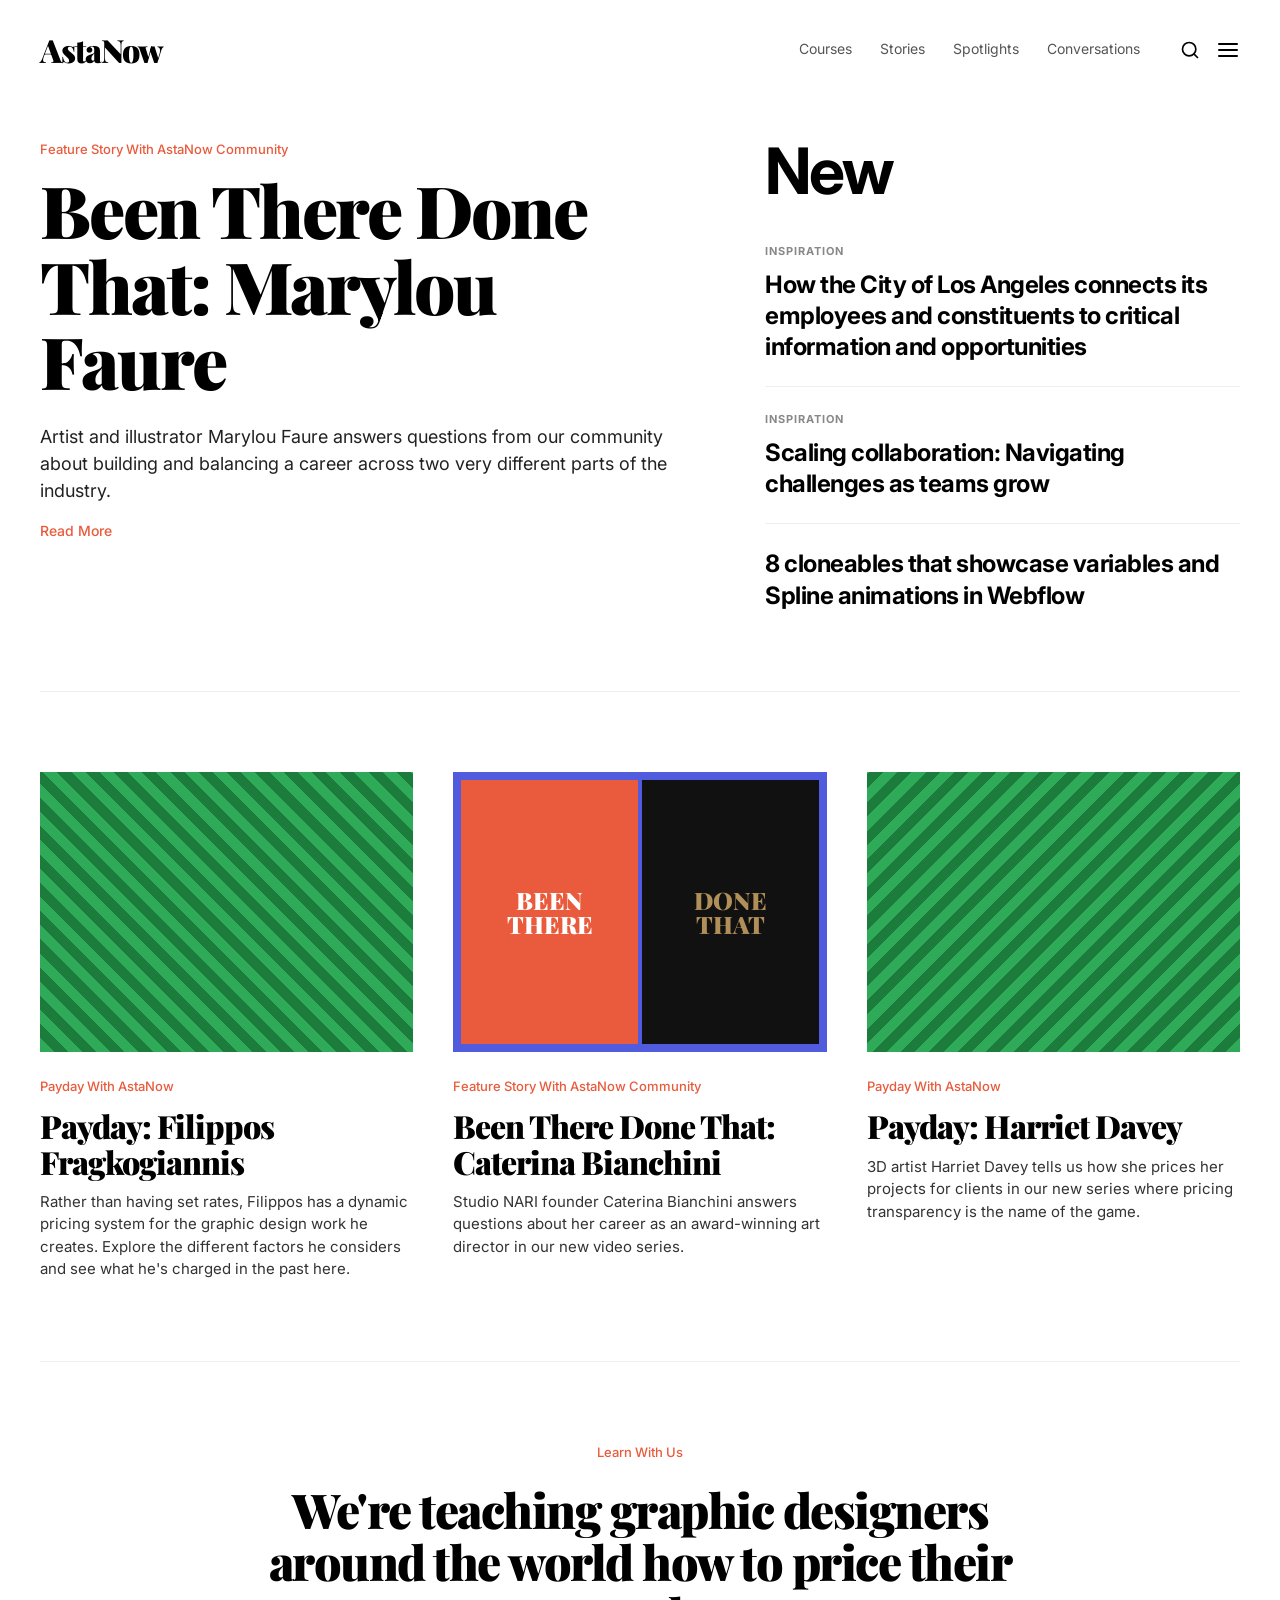
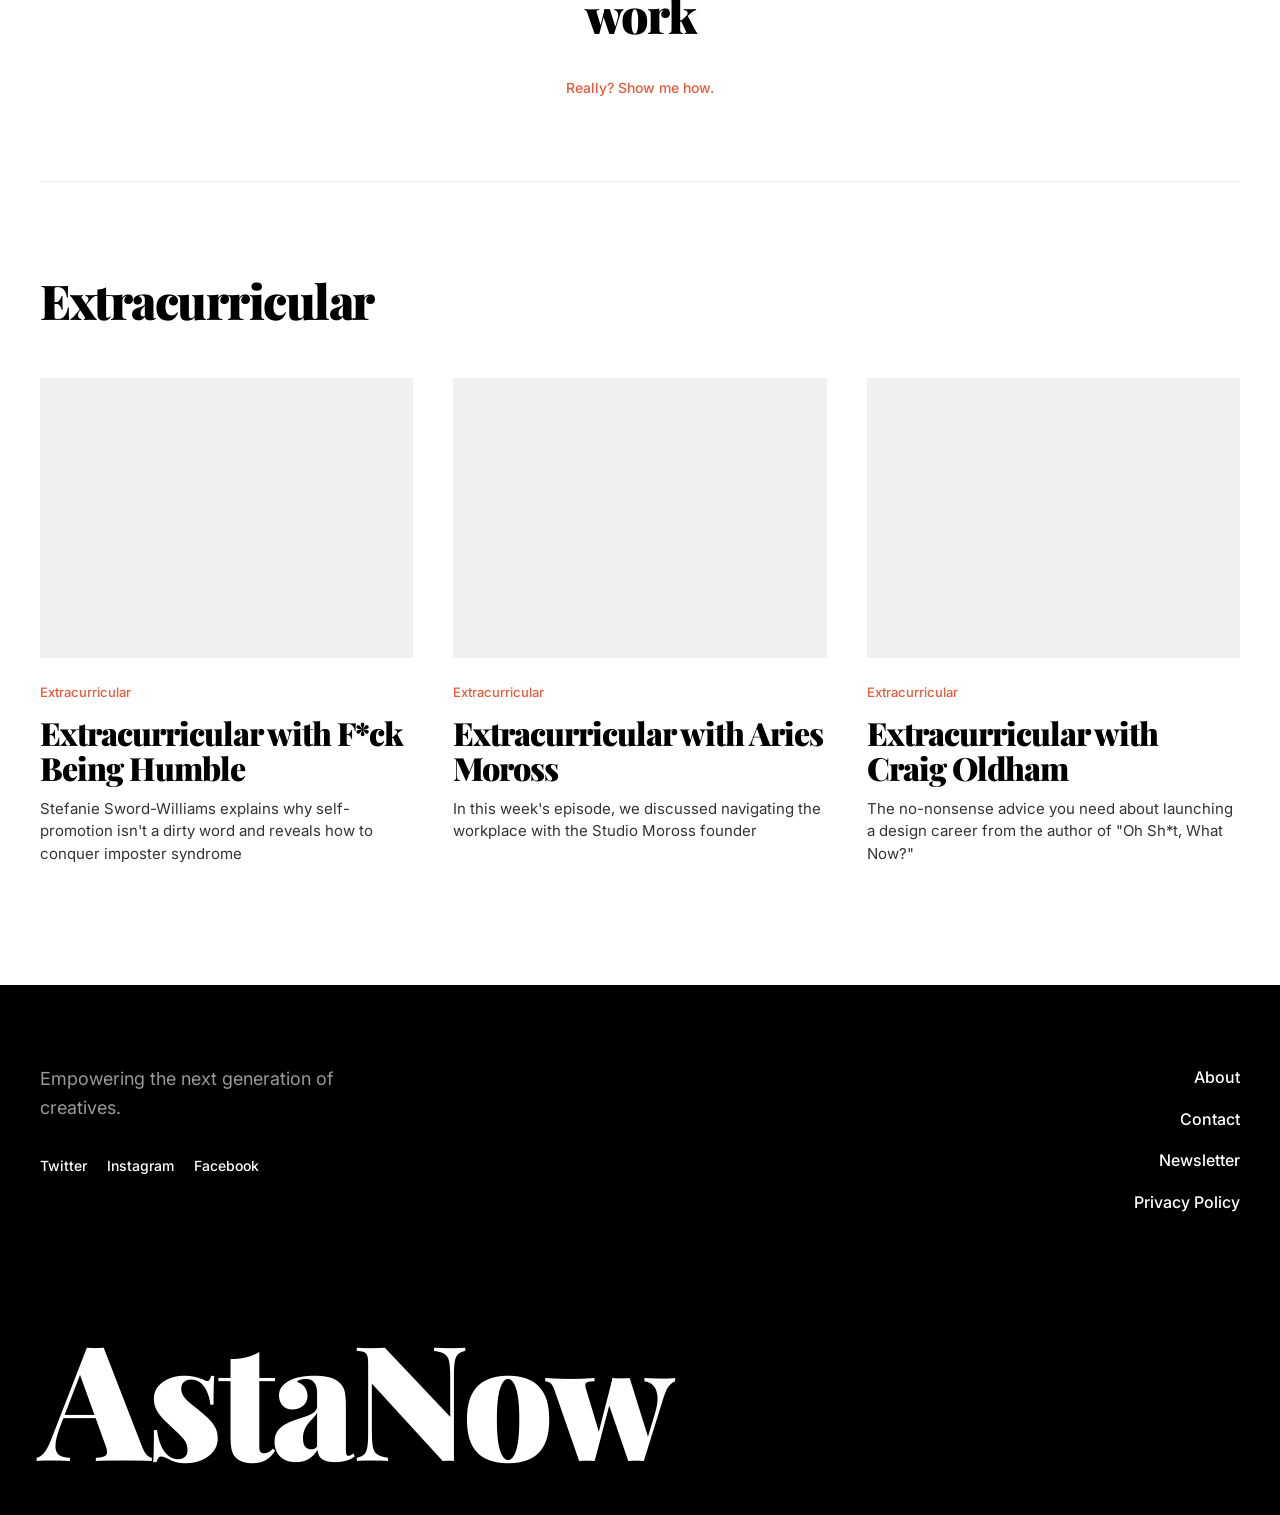
==== commit a70c6a6c: "update" ====
--- a/index.html
+++ b/index.html
@@ -38,24 +38,34 @@
 
     <main class="page-content">
 
-        <!-- Hero Section -->
-        <section class="hero-section">
-            <div class="hero-left">
+        <!-- Hero Section with Sidebar -->
+        <section class="hero-sidebar-layout">
+            <div class="main-featured">
                 <p class="category-tag">Feature Story with AstaNow Community</p>
                 <h1 class="hero-title">Been There Done That: Marylou Faure</h1>
                 <p class="hero-excerpt">Artist and illustrator Marylou Faure answers questions from our community about building and balancing a career across two very different parts of the industry.</p>
                 <a href="#" class="read-more">Read More</a>
             </div>
             
-            <div class="hero-right">
-                <!-- A mockup of a collage using pure CSS shapes -->
-                <div class="collage">
-                    <div class="collage-bg"></div>
-                    <div class="collage-block type-text">DONE<br>THAT</div>
-                    <div class="collage-block type-image"></div>
-                    <div class="collage-block type-solid">with Marylou<br>Faure</div>
+            <aside class="hero-sidebar">
+                <h2 class="sidebar-main-title">New</h2>
+                
+                <div class="sidebar-item">
+                    <p class="sidebar-category">INSPIRATION</p>
+                    <h3 class="sidebar-title">How the City of Los Angeles connects its employees and constituents to critical information and opportunities</h3>
                 </div>
-            </div>
+                <div class="sidebar-divider"></div>
+                
+                <div class="sidebar-item">
+                    <p class="sidebar-category">INSPIRATION</p>
+                    <h3 class="sidebar-title">Scaling collaboration: Navigating challenges as teams grow</h3>
+                </div>
+                <div class="sidebar-divider"></div>
+                
+                <div class="sidebar-item">
+                    <h3 class="sidebar-title">8 cloneables that showcase variables and Spline animations in Webflow</h3>
+                </div>
+            </aside>
         </section>
 
         <!-- Article Grid Section 1 -->
--- a/styles.css
+++ b/styles.css
@@ -146,15 +146,15 @@
     margin: 80px 0;
 }
 
-/* Hero Section */
-.hero-section {
+/* Hero Sidebar Layout */
+.hero-sidebar-layout {
     display: grid;
-    grid-template-columns: 1fr 1fr;
+    grid-template-columns: 7fr 5fr;
     gap: 60px;
-    align-items: center;
-}
-
-.hero-left {
+    align-items: flex-start;
+}
+
+.main-featured {
     padding-right: 20px;
 }
 
@@ -174,74 +174,62 @@
     color: #222;
 }
 
-@media (max-width: 900px) {
-    .hero-section {
+.hero-sidebar {
+    display: flex;
+    flex-direction: column;
+}
+
+.sidebar-main-title {
+    font-family: var(--font-body);
+    font-size: 64px;
+    font-weight: 700;
+    letter-spacing: -2px;
+    margin-bottom: 40px;
+    line-height: 1;
+}
+
+.sidebar-item {
+    display: flex;
+    flex-direction: column;
+}
+
+.sidebar-category {
+    font-size: 11px;
+    font-weight: 700;
+    color: #888;
+    letter-spacing: 1px;
+    margin-bottom: 8px;
+    text-transform: uppercase;
+}
+
+.sidebar-title {
+    font-family: var(--font-body);
+    font-size: 24px;
+    font-weight: 700;
+    line-height: 1.3;
+    letter-spacing: -0.5px;
+}
+
+.sidebar-divider {
+    height: 1px;
+    background-color: var(--color-grey-divider);
+    margin: 24px 0;
+    width: 100%;
+}
+
+@media (max-width: 900px) {
+    .hero-sidebar-layout {
         grid-template-columns: 1fr;
-        gap: 40px;
+        gap: 60px;
     }
     .hero-title {
         font-size: 48px;
     }
-}
-
-/* Hero Mockup Collage */
-.hero-right {
-    height: 100%;
-    min-height: 600px;
-    position: relative;
-}
-
-.collage {
-    position: absolute;
-    inset: 0;
-    background: #505cdd; /* solid purple bg similar to real collage */
-    display: grid;
-    grid-template-columns: 4fr 3fr;
-    grid-template-rows: 1fr 1fr;
-    gap: 8px;
-    padding: 8px;
-}
-
-.collage-block {
-    background-color: var(--color-text);
-    color: #fff;
-    display: flex;
-    align-items: center;
-    justify-content: center;
-    text-align: center;
-}
-
-.type-text {
-    grid-row: 1 / -1;
-    font-family: var(--font-heading);
-    font-size: 80px;
-    font-weight: 900;
-    line-height: 0.9;
-    background: #111;
-    color: #B18F58;
-}
-
-.type-image {
-    background: #E8EBE9;
-    background-image: repeating-linear-gradient(45deg, #ccc 25%, transparent 25%, transparent 75%, #ccc 75%, #ccc), repeating-linear-gradient(45deg, #ccc 25%, #fff 25%, #fff 75%, #ccc 75%, #ccc);
-    background-position: 0 0, 10px 10px;
-    background-size: 20px 20px;
-}
-
-.type-solid {
-    background: #F4B800; /* Yellow */
-    color: #000;
-    font-family: var(--font-body);
-    font-weight: 600;
-    font-size: 24px;
-}
-
-@media (max-width: 900px) {
-    .hero-right {
-        min-height: 400px;
-    }
-    .type-text {
+    .sidebar-main-title {
         font-size: 48px;
+    }
+    .main-featured {
+        padding-right: 0;
     }
 }
 
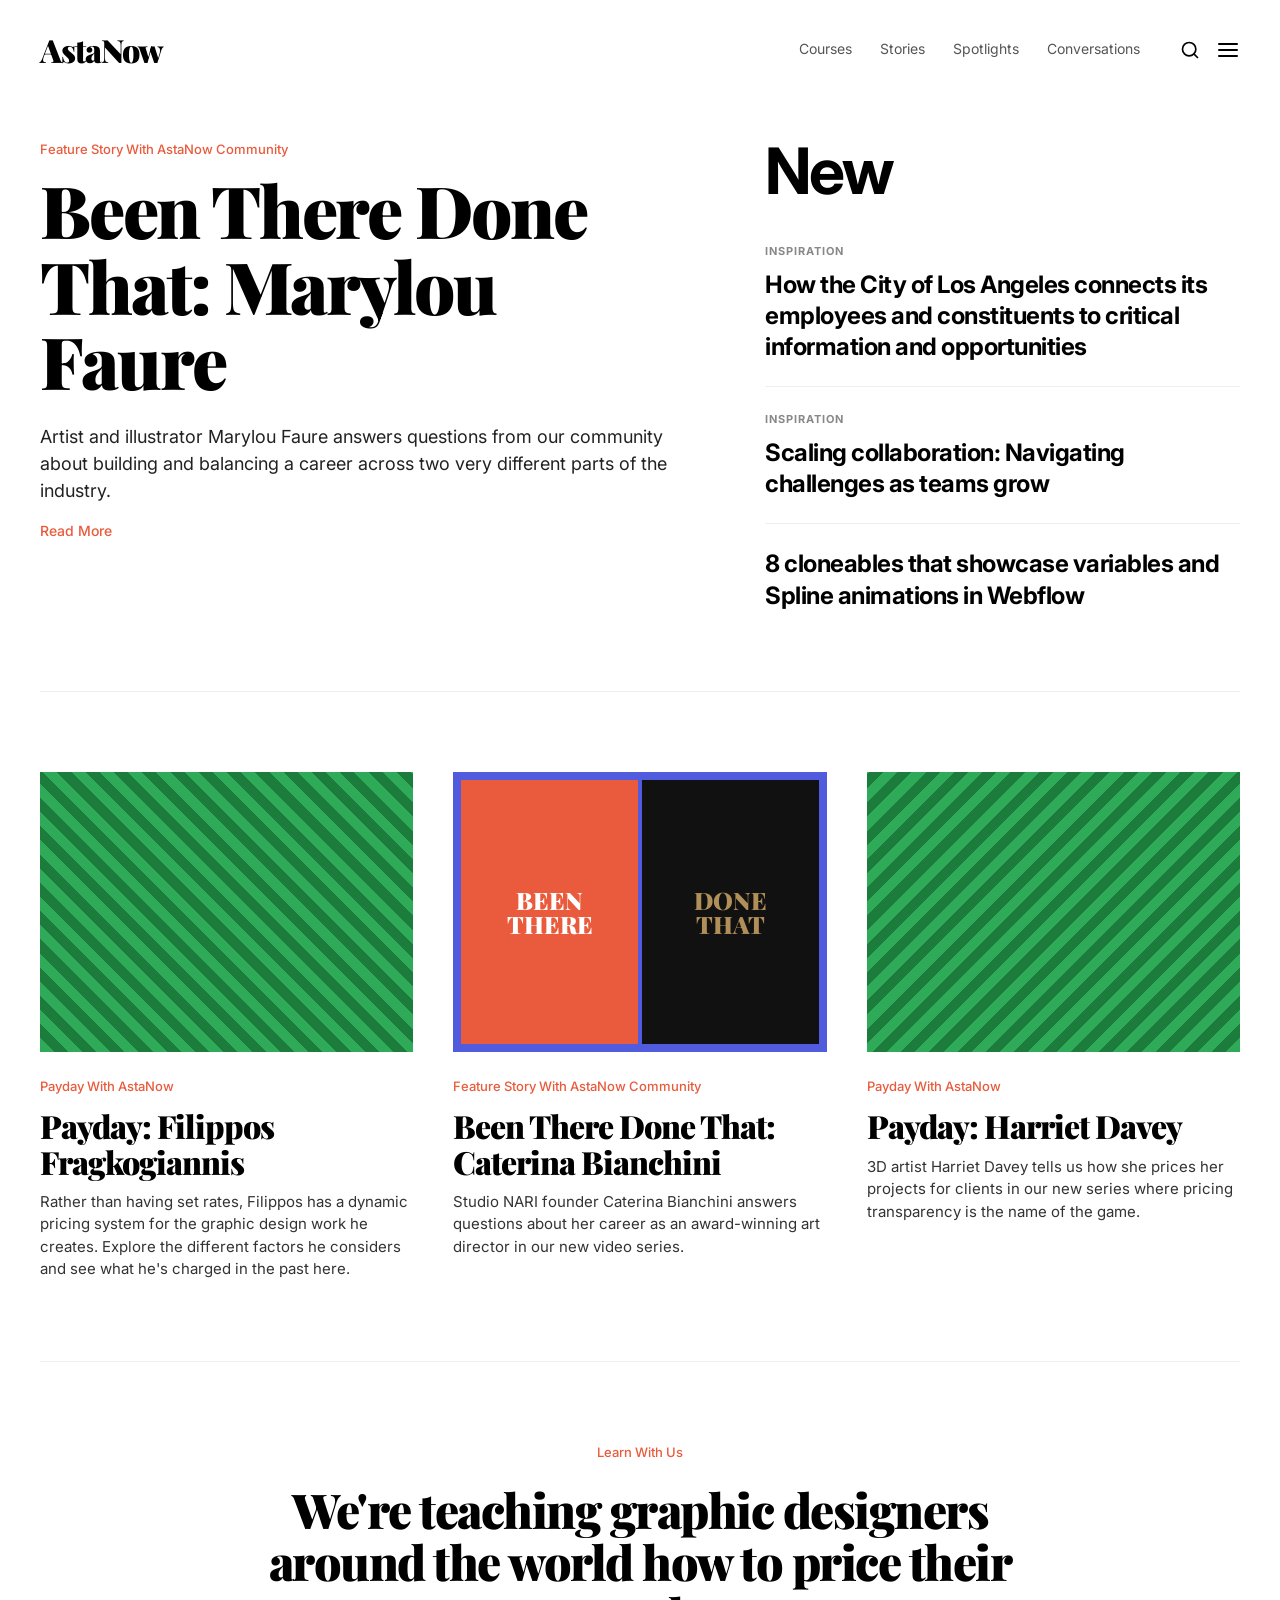
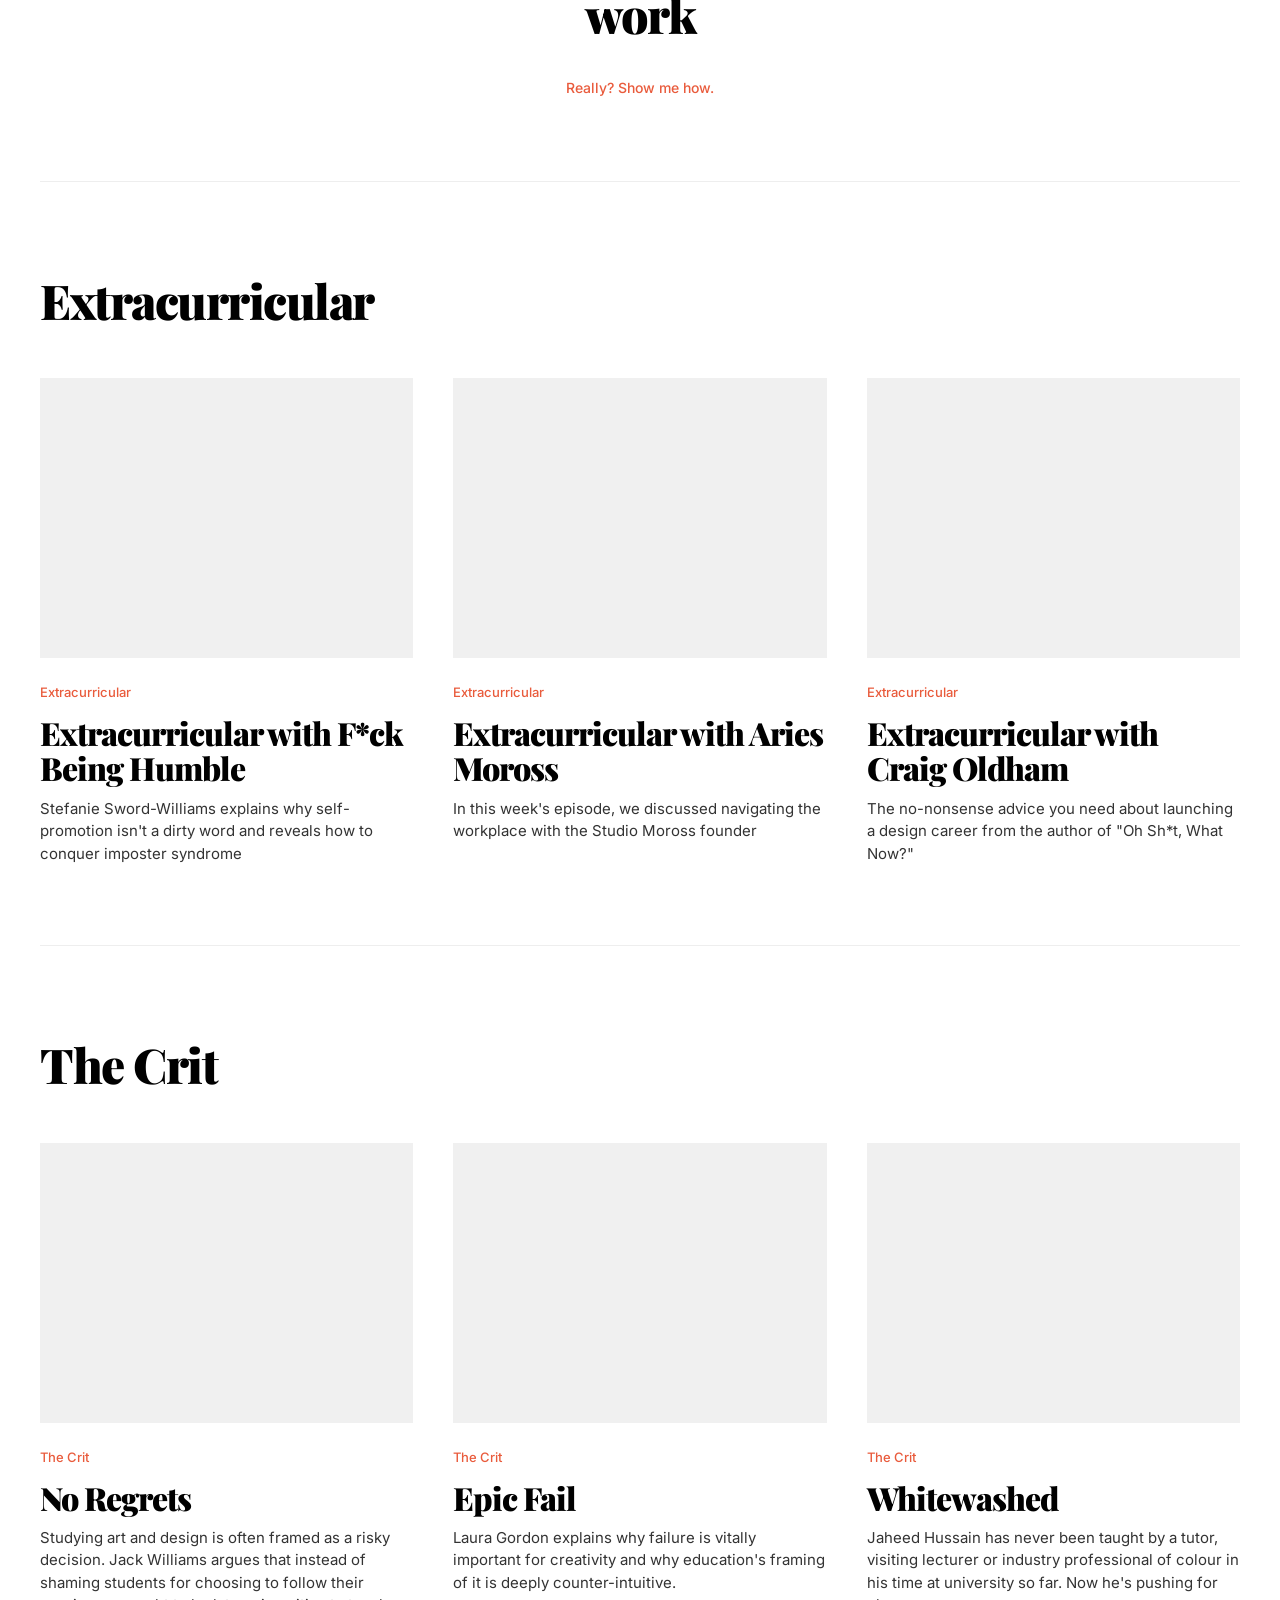
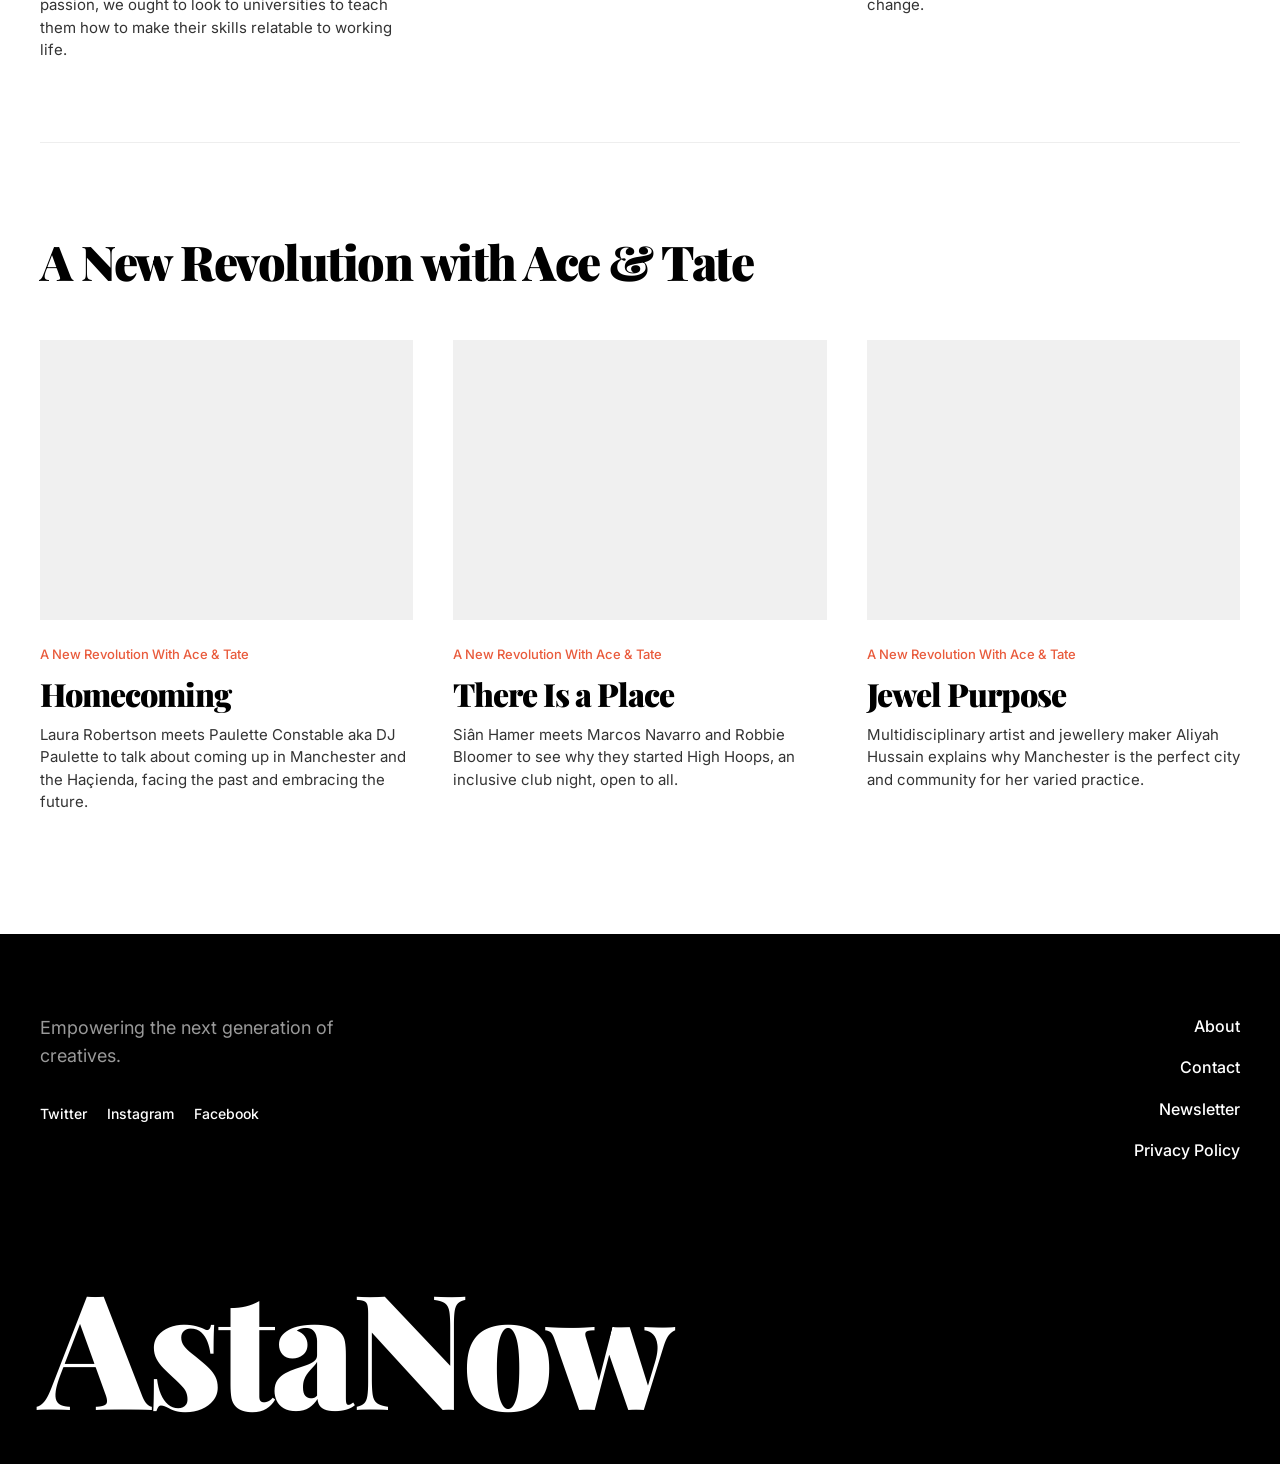
==== commit db5318fb: "update" ====
--- a/index.html
+++ b/index.html
@@ -139,6 +139,63 @@
                 </article>
             </div>
         </section>
+        <div class="divider-line"></div>
+
+        <!-- Section 3: The Crit -->
+        <section class="grid-section">
+            <h3 class="section-heading">The Crit</h3>
+            <div class="articles-grid">
+                <article class="card">
+                    <div class="card-image placeholder-grey"></div>
+                    <p class="category-tag">The Crit</p>
+                    <h2 class="card-title">No Regrets</h2>
+                    <p class="card-excerpt">Studying art and design is often framed as a risky decision. Jack Williams argues that instead of shaming students for choosing to follow their passion, we ought to look to universities to teach them how to make their skills relatable to working life.</p>
+                </article>
+
+                <article class="card">
+                    <div class="card-image placeholder-grey"></div>
+                    <p class="category-tag">The Crit</p>
+                    <h2 class="card-title">Epic Fail</h2>
+                    <p class="card-excerpt">Laura Gordon explains why failure is vitally important for creativity and why education's framing of it is deeply counter-intuitive.</p>
+                </article>
+
+                <article class="card">
+                    <div class="card-image placeholder-grey"></div>
+                    <p class="category-tag">The Crit</p>
+                    <h2 class="card-title">Whitewashed</h2>
+                    <p class="card-excerpt">Jaheed Hussain has never been taught by a tutor, visiting lecturer or industry professional of colour in his time at university so far. Now he's pushing for change.</p>
+                </article>
+            </div>
+        </section>
+
+        <div class="divider-line"></div>
+
+        <!-- Section 4: A New Revolution with Ace & Tate -->
+        <section class="grid-section">
+            <h3 class="section-heading">A New Revolution with Ace & Tate</h3>
+            <div class="articles-grid">
+                <article class="card">
+                    <div class="card-image placeholder-grey"></div>
+                    <p class="category-tag">A New Revolution with Ace & Tate</p>
+                    <h2 class="card-title">Homecoming</h2>
+                    <p class="card-excerpt">Laura Robertson meets Paulette Constable aka DJ Paulette to talk about coming up in Manchester and the Haçienda, facing the past and embracing the future.</p>
+                </article>
+
+                <article class="card">
+                    <div class="card-image placeholder-grey"></div>
+                    <p class="category-tag">A New Revolution with Ace & Tate</p>
+                    <h2 class="card-title">There Is a Place</h2>
+                    <p class="card-excerpt">Siân Hamer meets Marcos Navarro and Robbie Bloomer to see why they started High Hoops, an inclusive club night, open to all.</p>
+                </article>
+
+                <article class="card">
+                    <div class="card-image placeholder-grey"></div>
+                    <p class="category-tag">A New Revolution with Ace & Tate</p>
+                    <h2 class="card-title">Jewel Purpose</h2>
+                    <p class="card-excerpt">Multidisciplinary artist and jewellery maker Aliyah Hussain explains why Manchester is the perfect city and community for her varied practice.</p>
+                </article>
+            </div>
+        </section>
 
     </main>
 
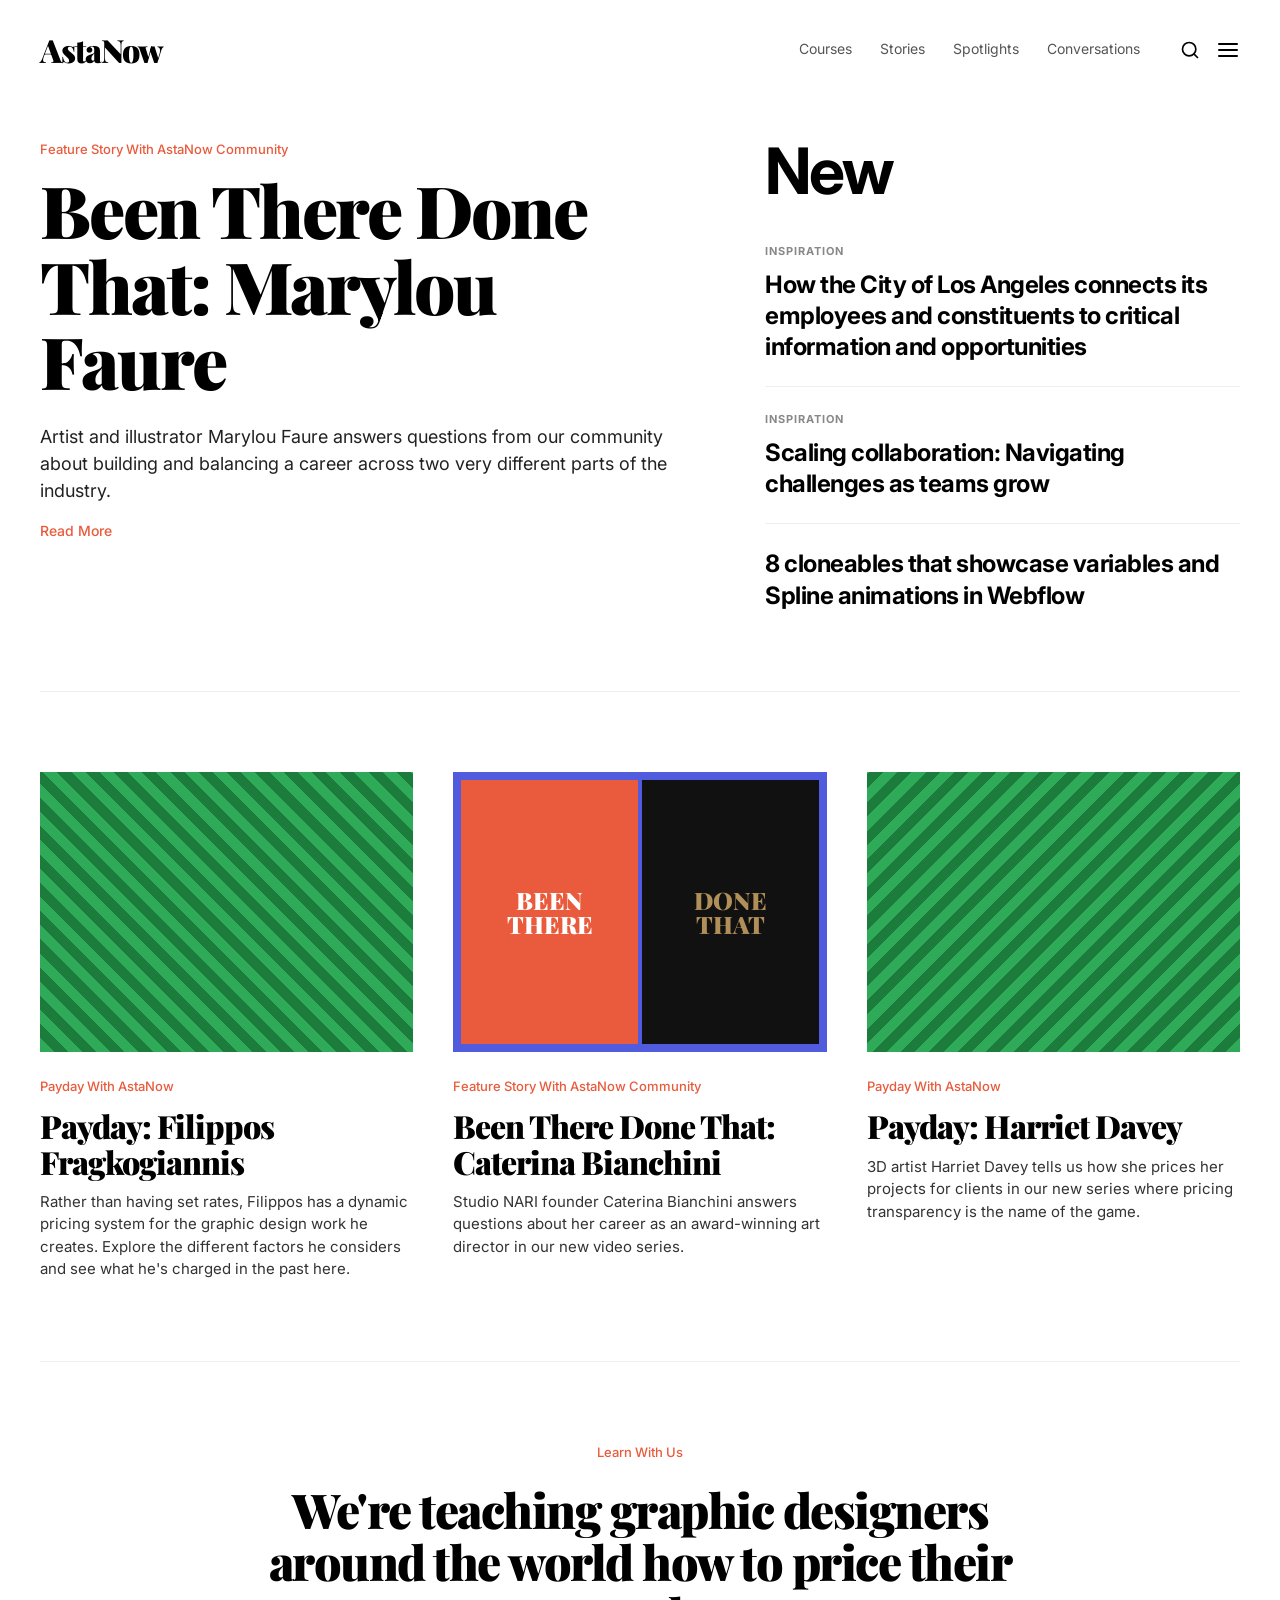
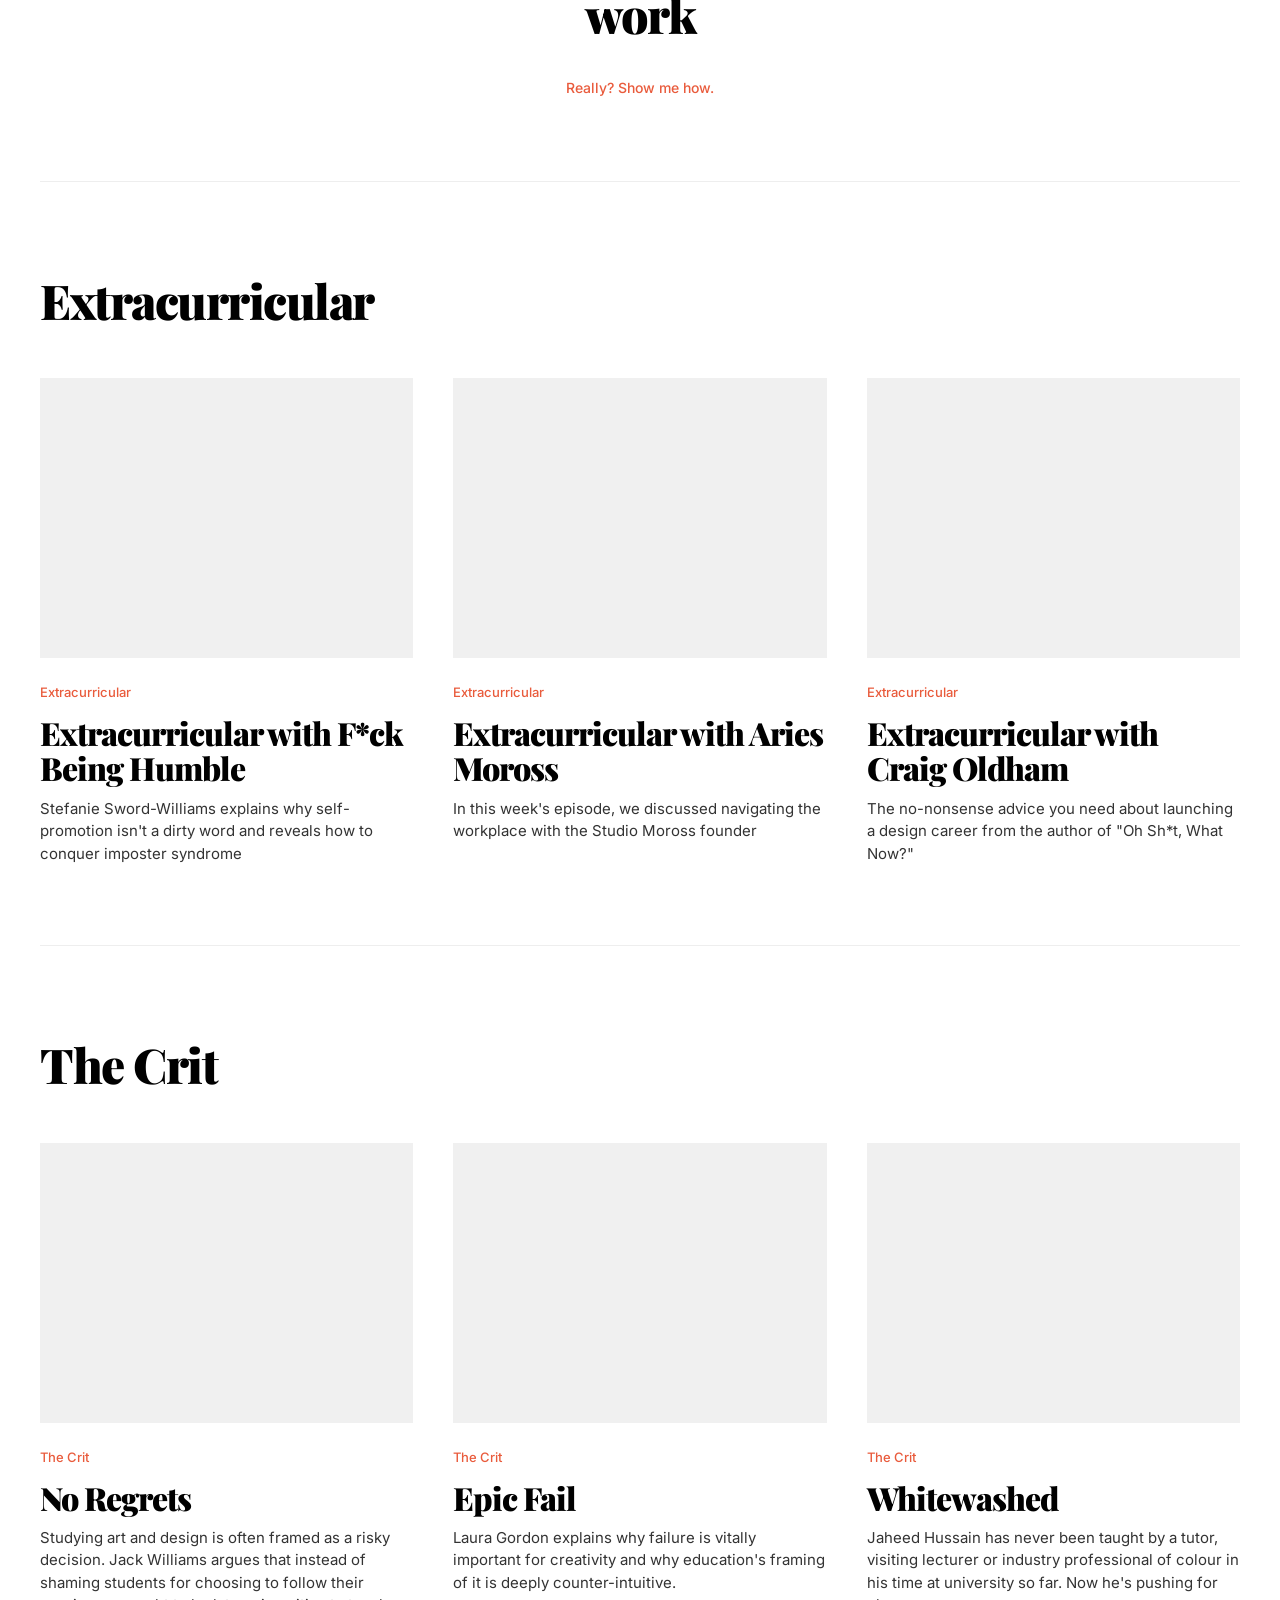
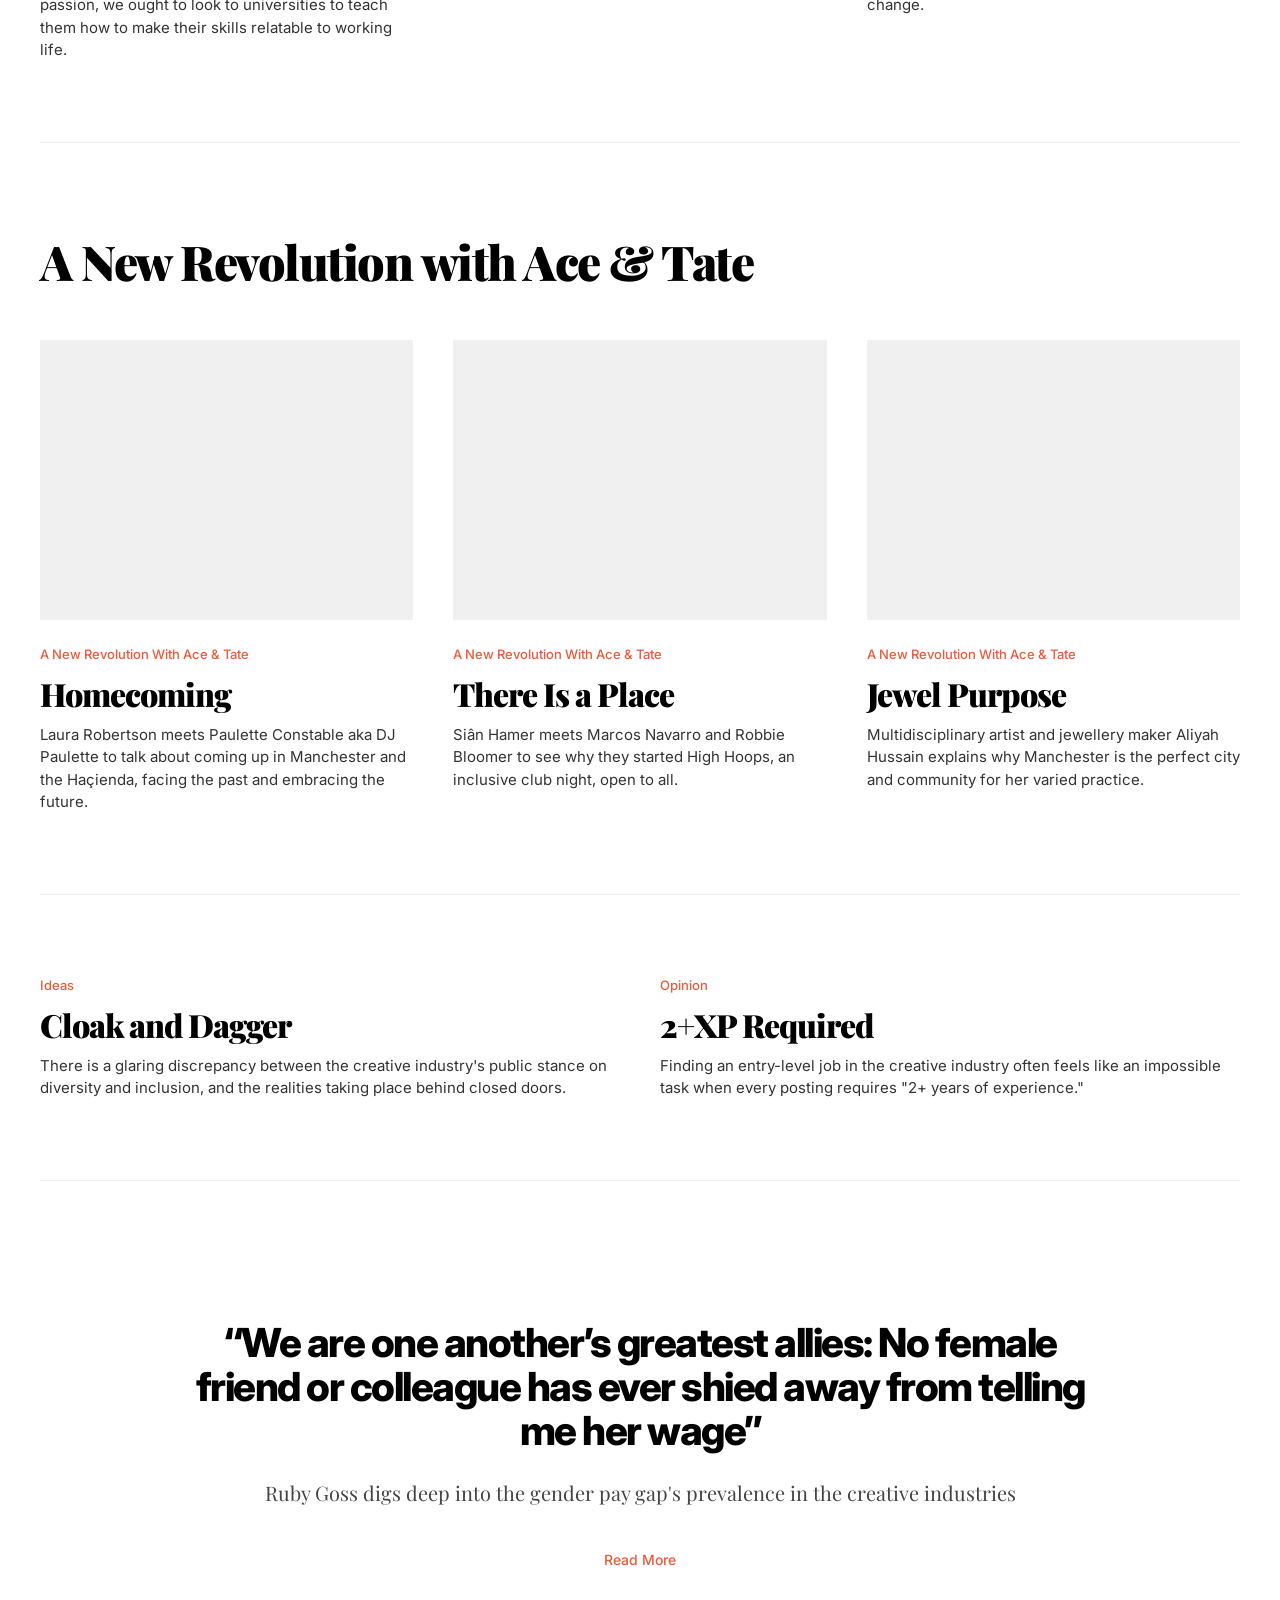
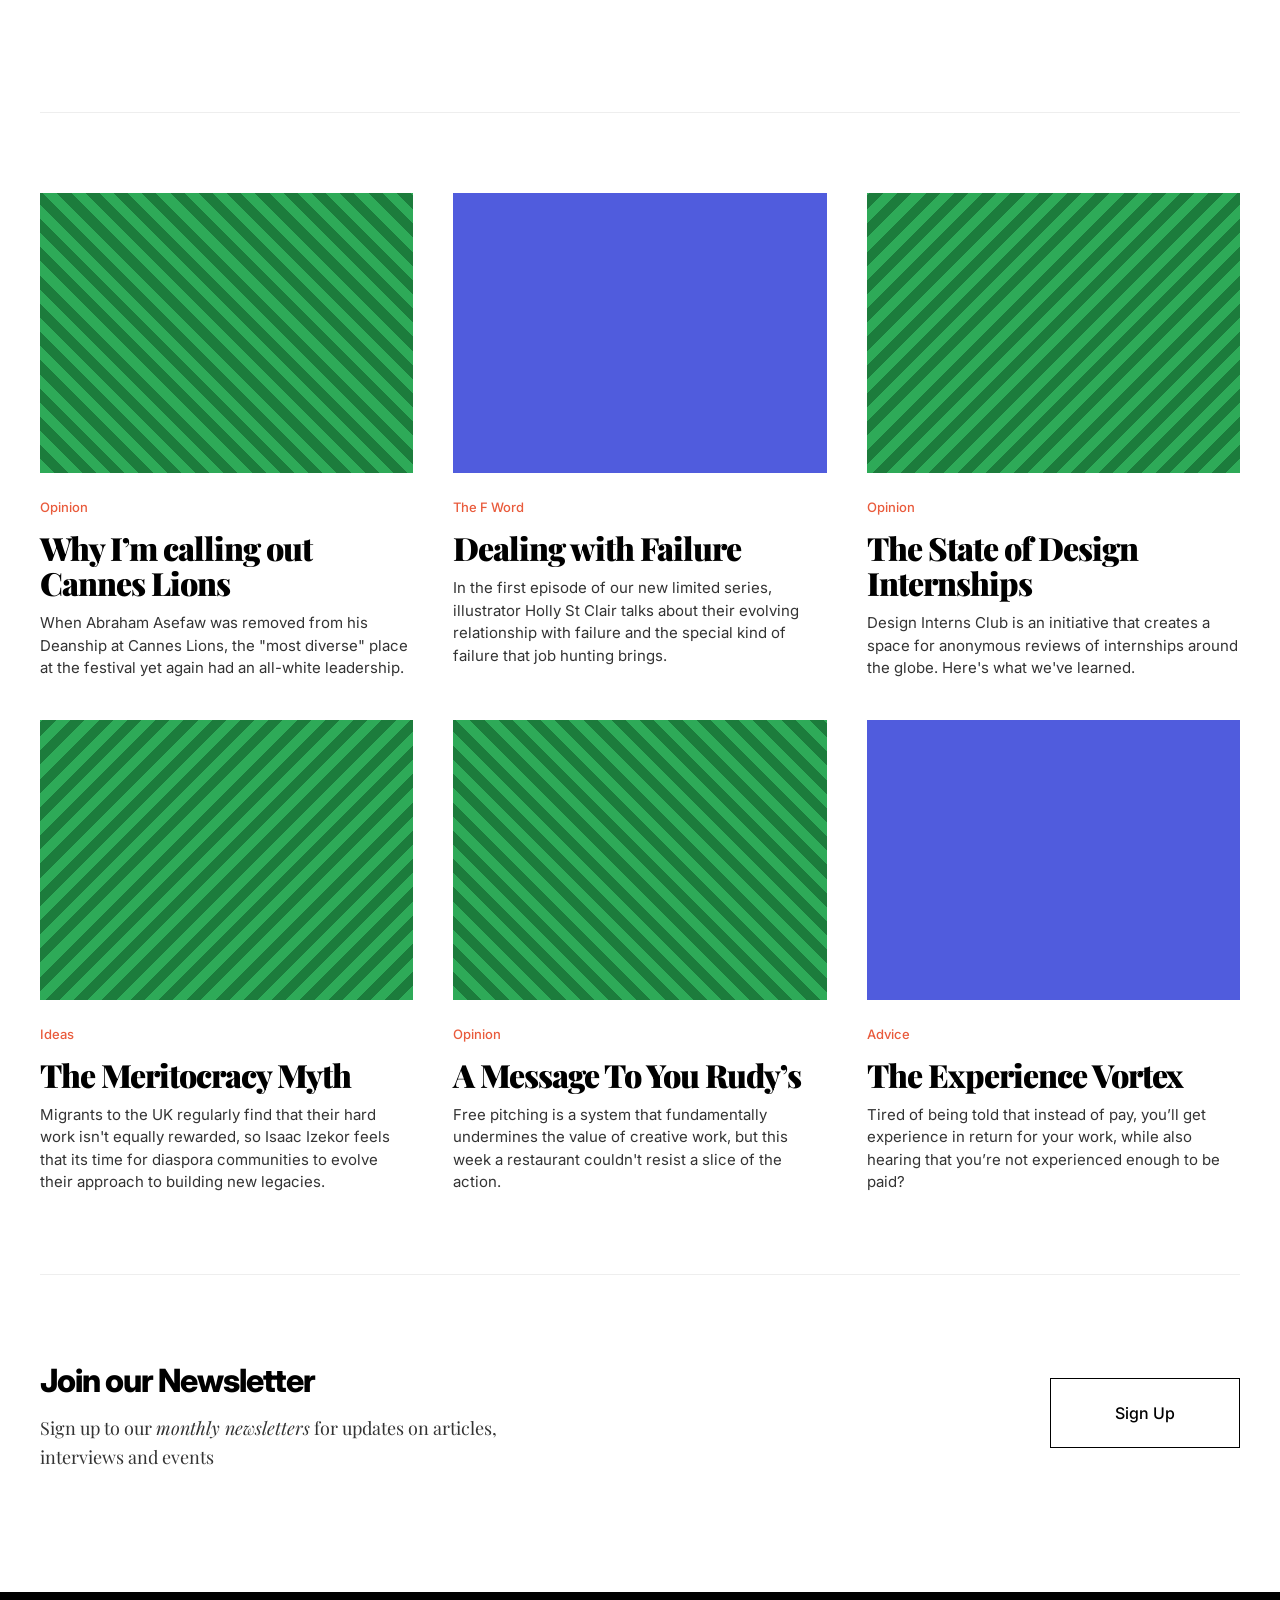
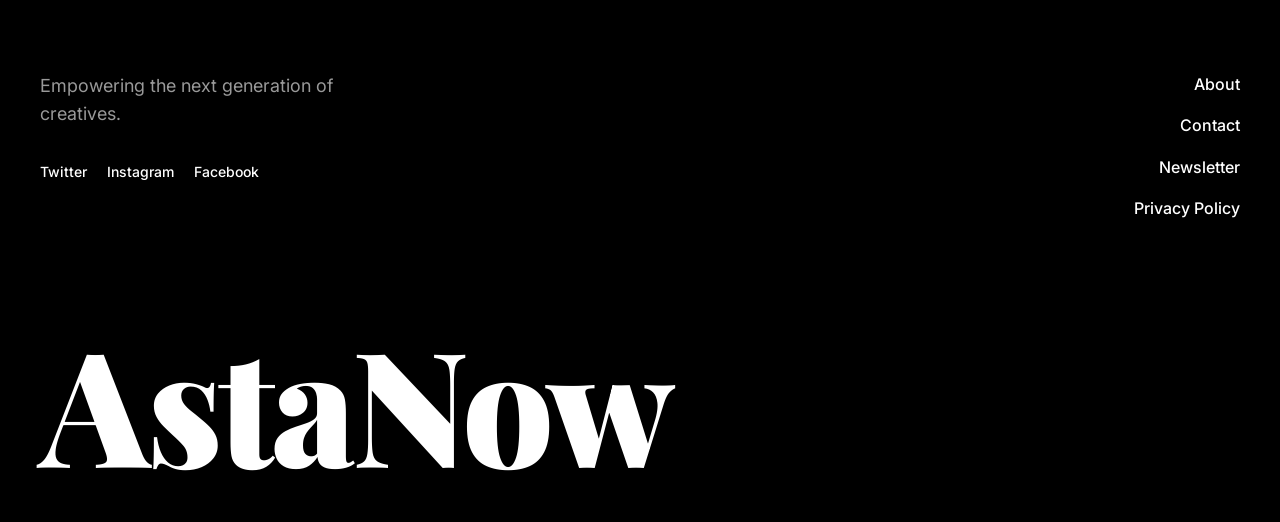
==== commit adae85ce: "update" ====
--- a/index.html
+++ b/index.html
@@ -195,6 +195,86 @@
                     <p class="card-excerpt">Multidisciplinary artist and jewellery maker Aliyah Hussain explains why Manchester is the perfect city and community for her varied practice.</p>
                 </article>
             </div>
+        <div class="divider-line"></div>
+
+        <!-- 2-Column Features Section -->
+        <section class="two-column-features">
+            <div class="feature-left">
+                <p class="category-tag">Ideas</p>
+                <h2 class="card-title">Cloak and Dagger</h2>
+                <p class="card-excerpt">There is a glaring discrepancy between the creative industry's public stance on diversity and inclusion, and the realities taking place behind closed doors.</p>
+            </div>
+            <div class="feature-right">
+                <p class="category-tag">Opinion</p>
+                <h2 class="card-title">2+XP Required</h2>
+                <p class="card-excerpt">Finding an entry-level job in the creative industry often feels like an impossible task when every posting requires "2+ years of experience."</p>
+            </div>
+        </section>
+
+        <div class="divider-line"></div>
+
+        <!-- Hero Quote Banner -->
+        <section class="quote-banner">
+            <h2 class="quote-text">“We are one another’s greatest allies: No female friend or colleague has ever shied away from telling me her wage”</h2>
+            <p class="quote-subtext">Ruby Goss digs deep into the gender pay gap's prevalence in the creative industries</p>
+            <a href="#" class="read-more">Read More</a>
+        </section>
+
+        <div class="divider-line"></div>
+
+        <!-- 6 Article Grid -->
+        <section class="grid-section">
+            <div class="articles-grid">
+                <article class="card">
+                    <div class="card-image bg-img-1"></div>
+                    <p class="category-tag">Opinion</p>
+                    <h2 class="card-title">Why I’m calling out Cannes Lions</h2>
+                    <p class="card-excerpt">When Abraham Asefaw was removed from his Deanship at Cannes Lions, the "most diverse" place at the festival yet again had an all-white leadership.</p>
+                </article>
+                <article class="card">
+                    <div class="card-image bg-img-2"></div>
+                    <p class="category-tag">The F Word</p>
+                    <h2 class="card-title">Dealing with Failure</h2>
+                    <p class="card-excerpt">In the first episode of our new limited series, illustrator Holly St Clair talks about their evolving relationship with failure and the special kind of failure that job hunting brings.</p>
+                </article>
+                <article class="card">
+                    <div class="card-image bg-img-3"></div>
+                    <p class="category-tag">Opinion</p>
+                    <h2 class="card-title">The State of Design Internships</h2>
+                    <p class="card-excerpt">Design Interns Club is an initiative that creates a space for anonymous reviews of internships around the globe. Here's what we've learned.</p>
+                </article>
+                <article class="card">
+                    <div class="card-image bg-img-3"></div>
+                    <p class="category-tag">Ideas</p>
+                    <h2 class="card-title">The Meritocracy Myth</h2>
+                    <p class="card-excerpt">Migrants to the UK regularly find that their hard work isn't equally rewarded, so Isaac Izekor feels that its time for diaspora communities to evolve their approach to building new legacies.</p>
+                </article>
+                <article class="card">
+                    <div class="card-image bg-img-1"></div>
+                    <p class="category-tag">Opinion</p>
+                    <h2 class="card-title">A Message To You Rudy’s</h2>
+                    <p class="card-excerpt">Free pitching is a system that fundamentally undermines the value of creative work, but this week a restaurant couldn't resist a slice of the action.</p>
+                </article>
+                <article class="card">
+                    <div class="card-image bg-img-2"></div>
+                    <p class="category-tag">Advice</p>
+                    <h2 class="card-title">The Experience Vortex</h2>
+                    <p class="card-excerpt">Tired of being told that instead of pay, you’ll get experience in return for your work, while also hearing that you’re not experienced enough to be paid?</p>
+                </article>
+            </div>
+        </section>
+
+        <div class="divider-line"></div>
+
+        <!-- Newsletter Section -->
+        <section class="newsletter-section">
+            <div class="newsletter-content">
+                <h2 class="newsletter-title">Join our Newsletter</h2>
+                <p class="newsletter-desc">Sign up to our <em>monthly newsletters</em> for updates on articles, interviews and events</p>
+            </div>
+            <div class="newsletter-action">
+                <button class="btn-outline">Sign Up</button>
+            </div>
         </section>
 
     </main>
--- a/styles.css
+++ b/styles.css
@@ -418,3 +418,93 @@
         letter-spacing: -2px;
     }
 }
+
+/* Two Column Features */
+.two-column-features {
+    display: grid;
+    grid-template-columns: 1fr 1fr;
+    gap: 40px;
+}
+.feature-left, .feature-right {
+    display: flex;
+    flex-direction: column;
+}
+@media (max-width: 900px) {
+    .two-column-features {
+        grid-template-columns: 1fr;
+    }
+}
+
+/* Quote Banner */
+.quote-banner {
+    max-width: 900px;
+    margin: 0 auto;
+    text-align: center;
+    padding: 60px 0;
+}
+.quote-text {
+    font-family: var(--font-body);
+    font-weight: 800;
+    font-size: 40px;
+    line-height: 1.1;
+    letter-spacing: -1.5px;
+    margin-bottom: 24px;
+}
+.quote-subtext {
+    font-family: var(--font-heading);
+    font-size: 20px;
+    color: #444;
+    margin-bottom: 24px;
+}
+
+/* Newsletter Section */
+.newsletter-section {
+    display: flex;
+    justify-content: space-between;
+    align-items: center;
+    padding: 0 0;
+}
+.newsletter-content {
+    max-width: 500px;
+}
+.newsletter-title {
+    font-family: var(--font-body);
+    font-size: 32px;
+    font-weight: 800;
+    letter-spacing: -1px;
+    margin-bottom: 8px;
+}
+.newsletter-desc {
+    font-family: var(--font-heading);
+    font-size: 18px;
+    color: #333;
+}
+.newsletter-action {
+    flex-shrink: 0;
+}
+.btn-outline {
+    background: transparent;
+    border: 1px solid #000;
+    padding: 24px 64px;
+    font-family: var(--font-body);
+    font-size: 16px;
+    font-weight: 500;
+    cursor: pointer;
+    transition: all 0.2s;
+}
+.btn-outline:hover {
+    background: #000;
+    color: #fff;
+}
+
+@media (max-width: 900px) {
+    .newsletter-section {
+        flex-direction: column;
+        align-items: flex-start;
+        gap: 32px;
+    }
+    .btn-outline {
+        width: 100%;
+        padding: 16px 32px;
+    }
+}
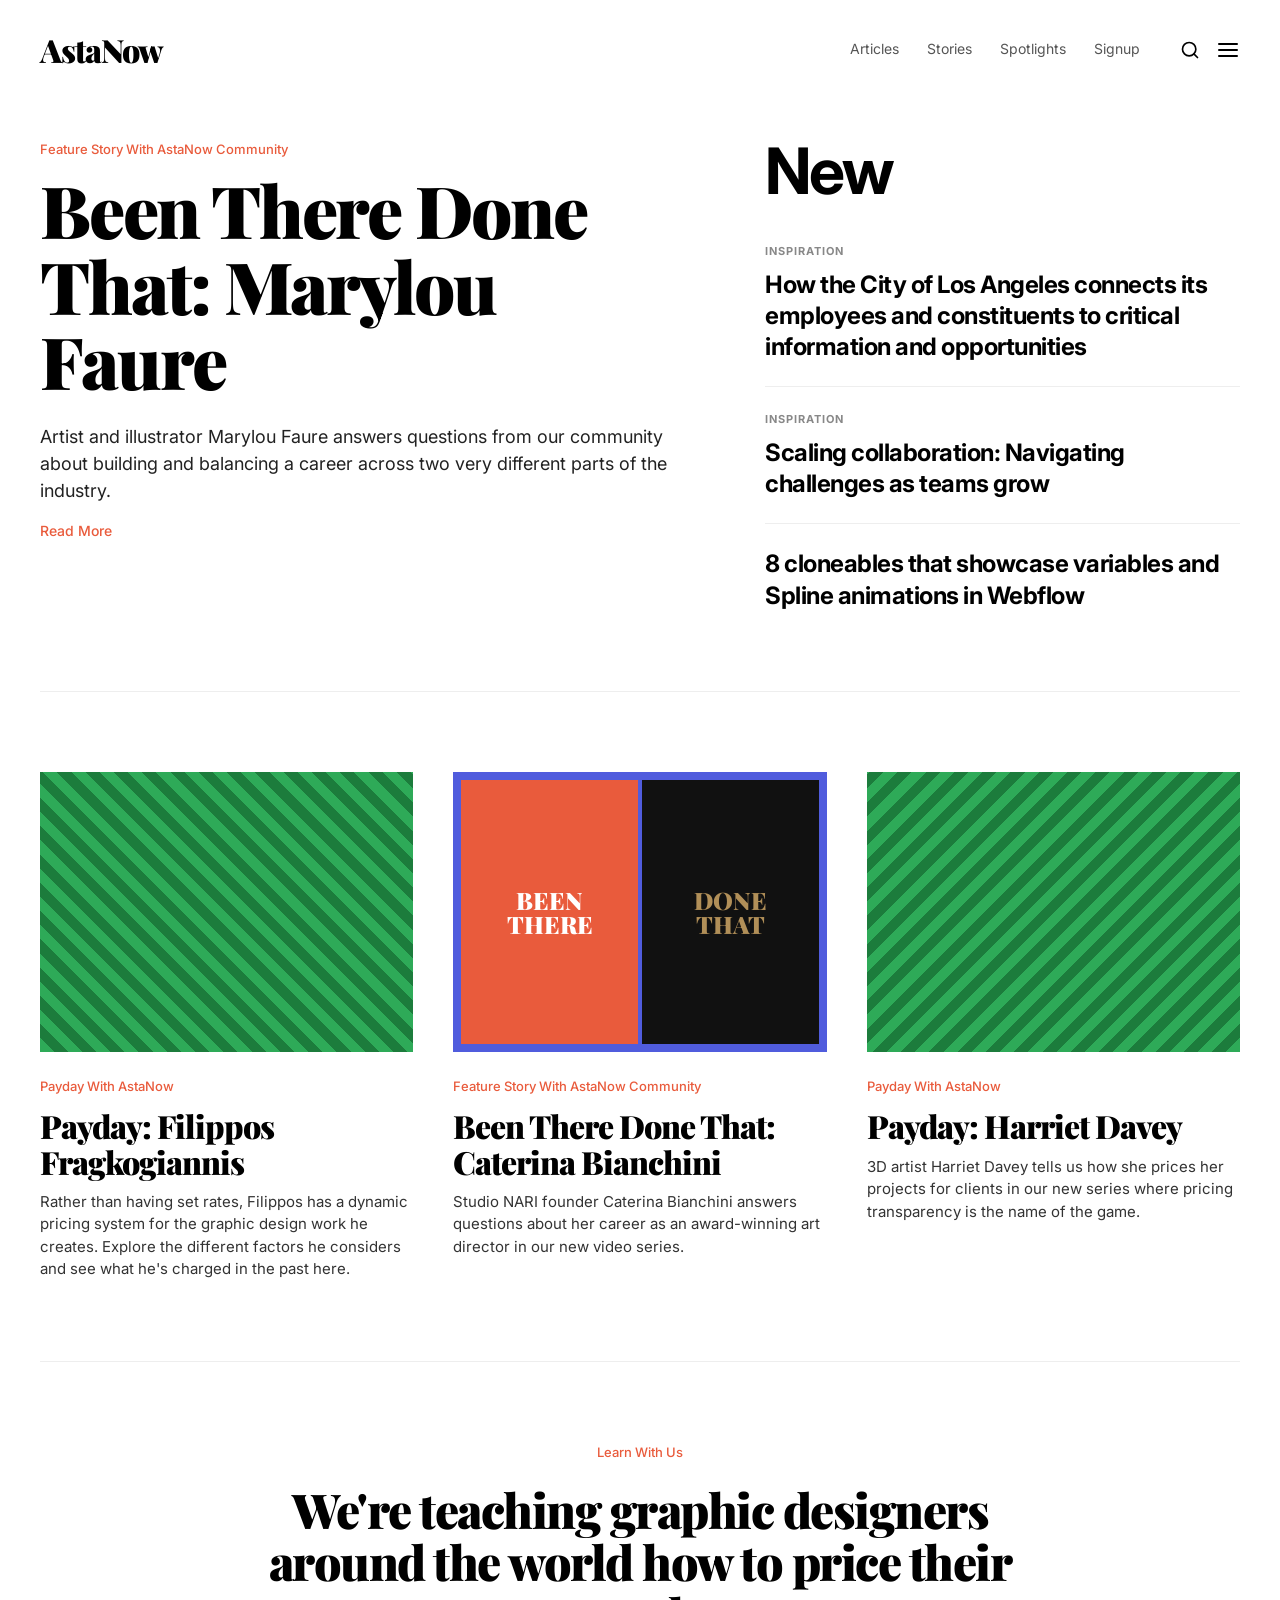
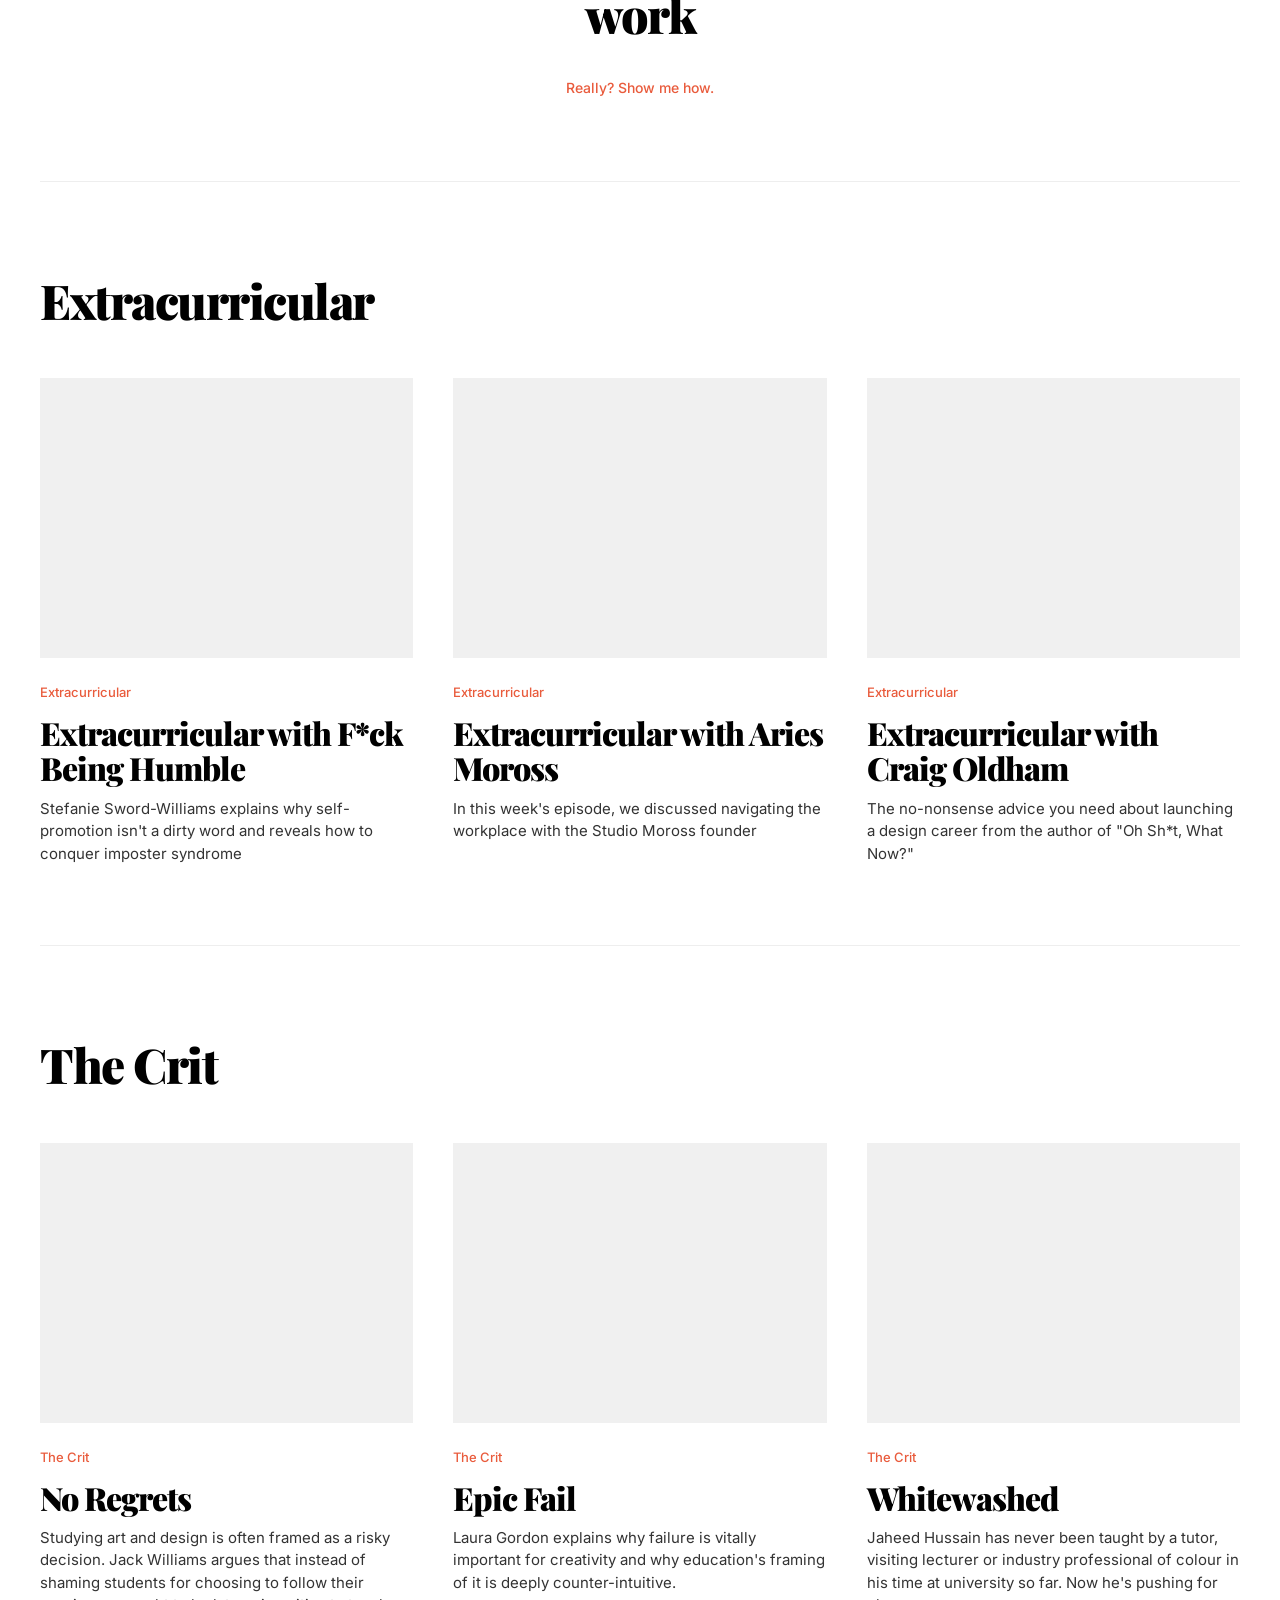
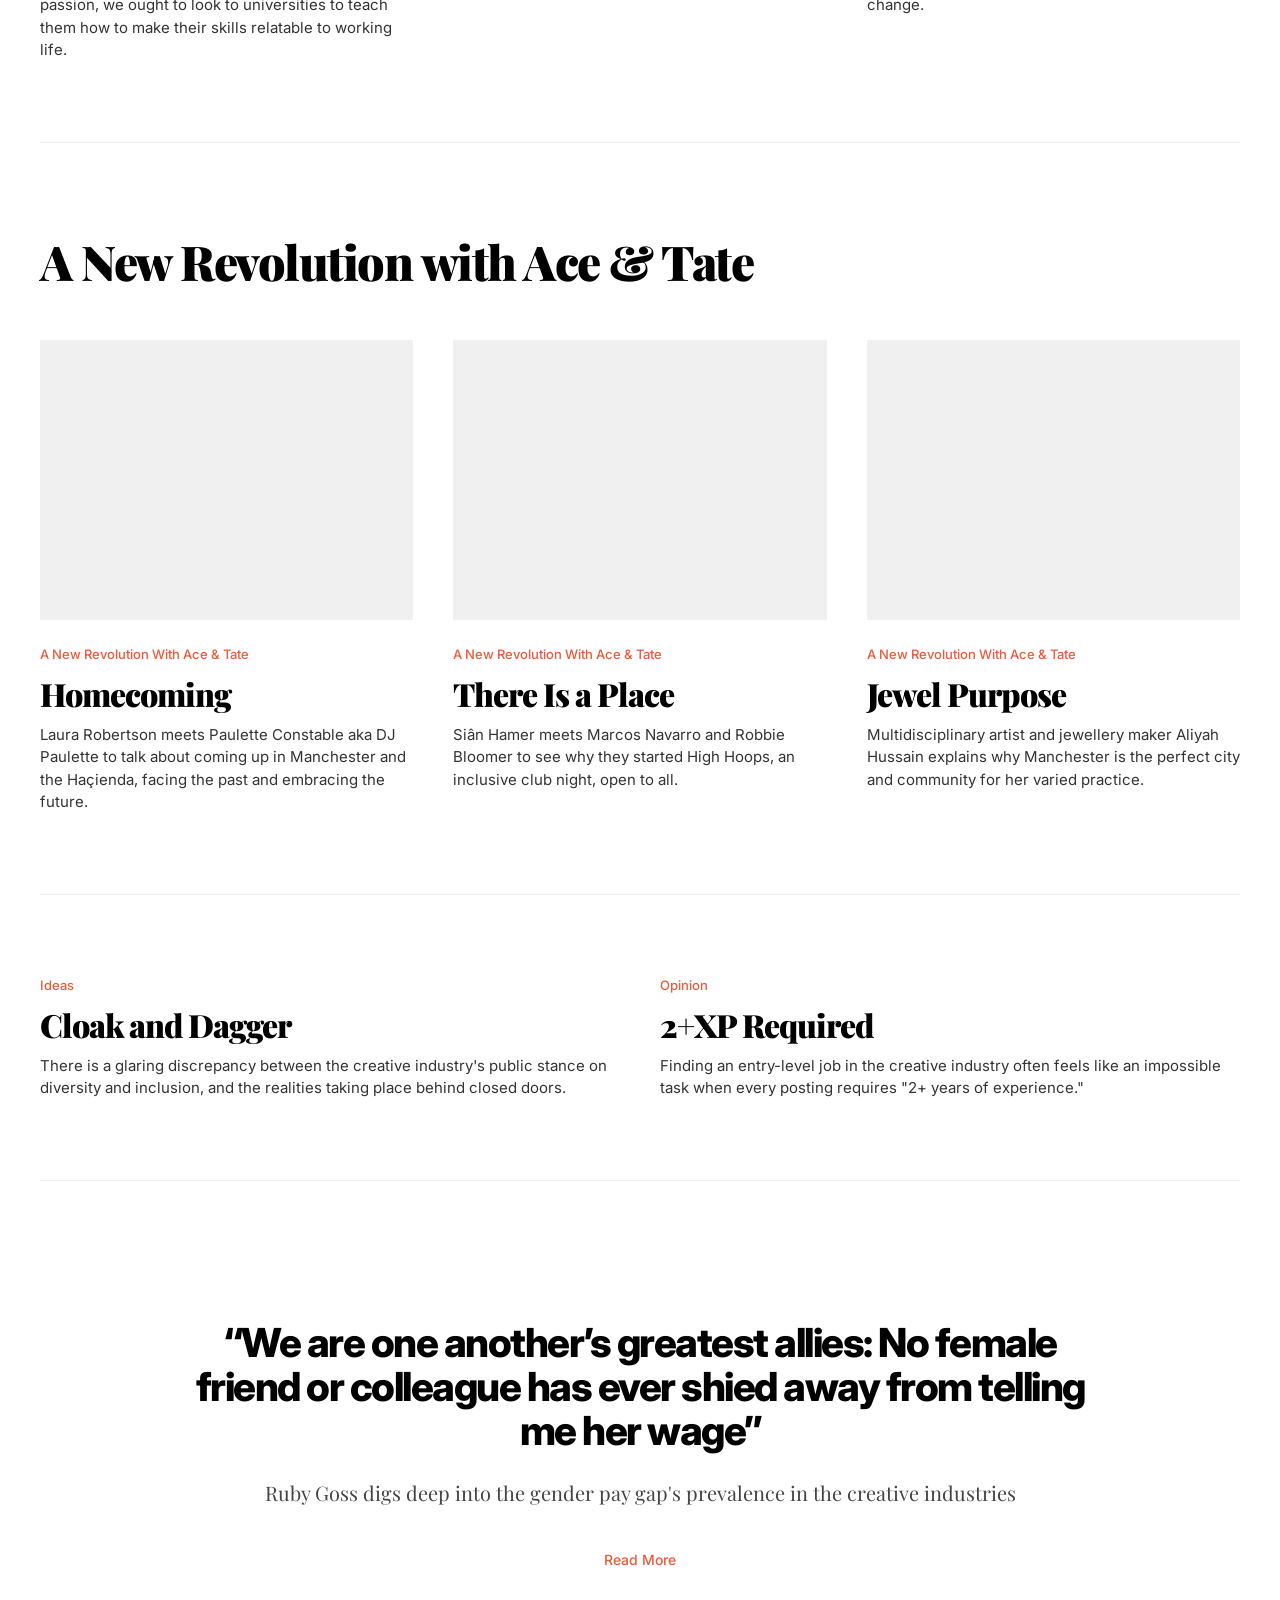
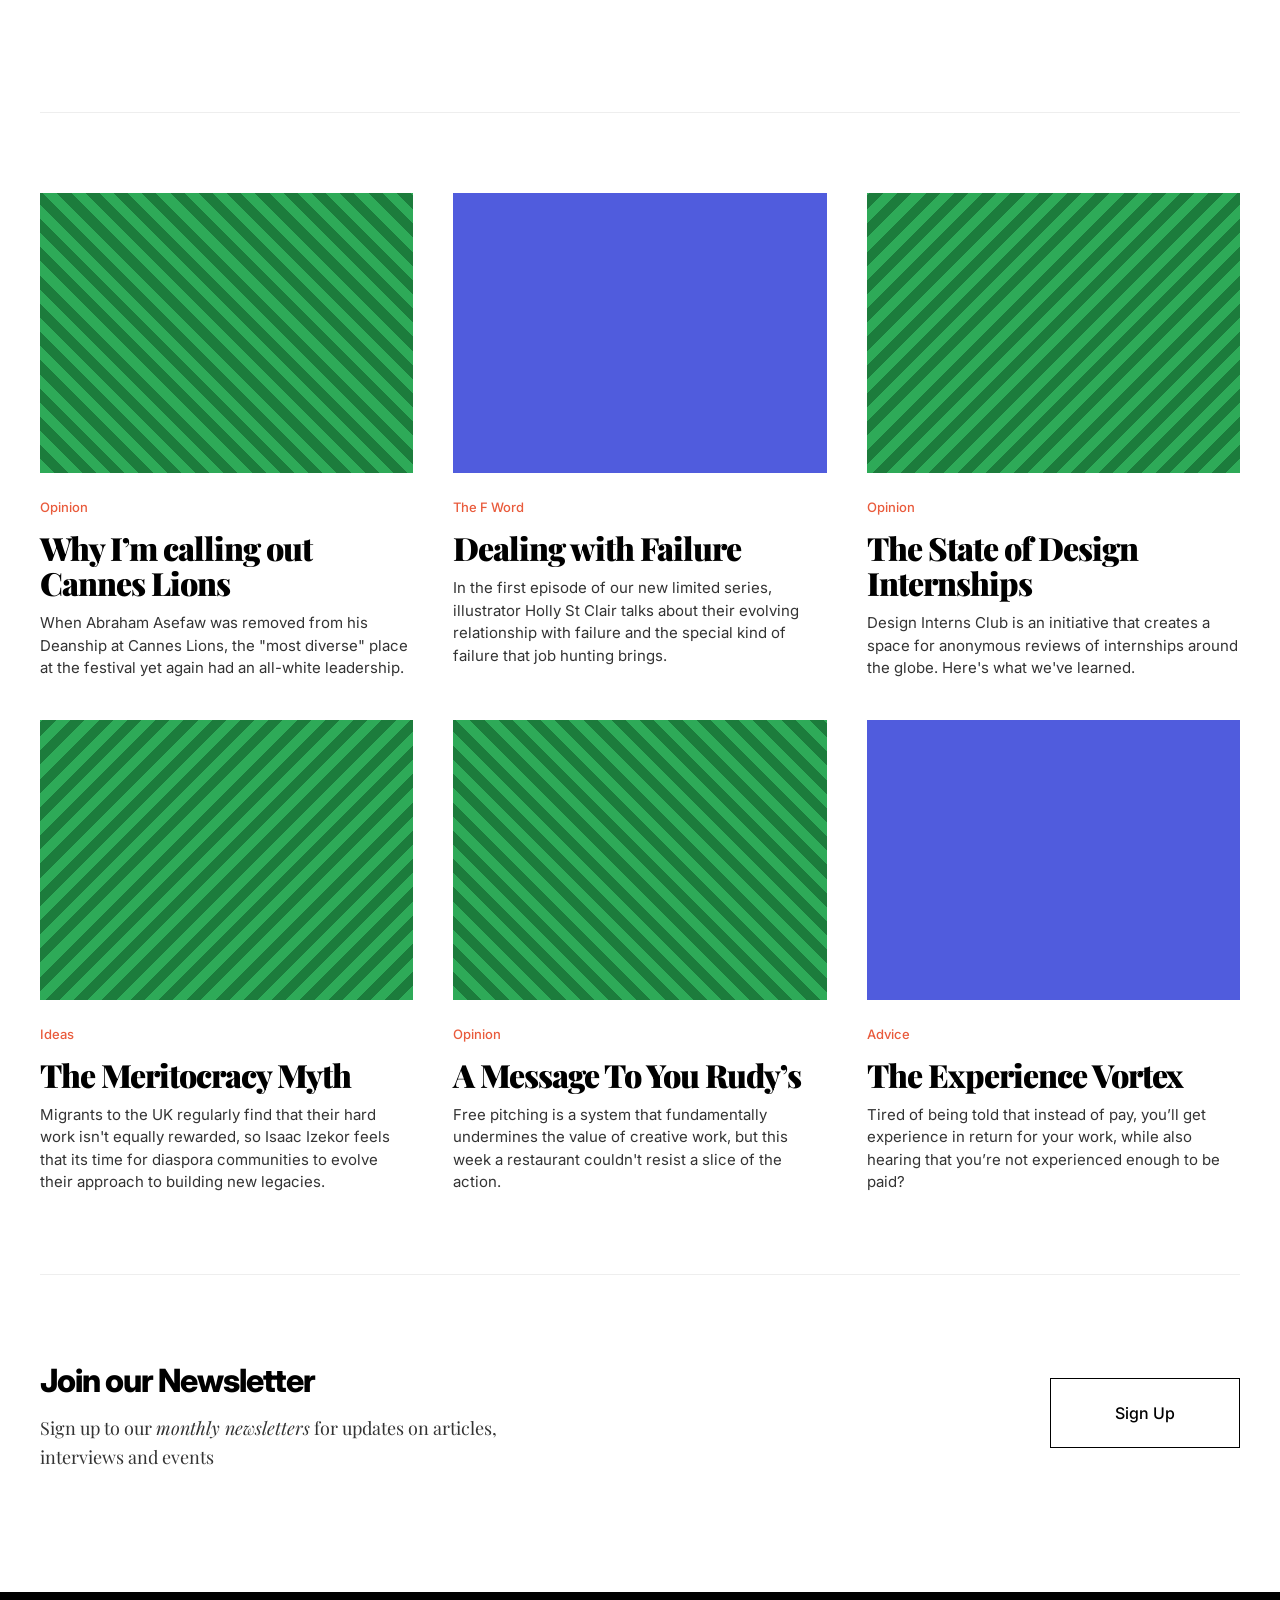
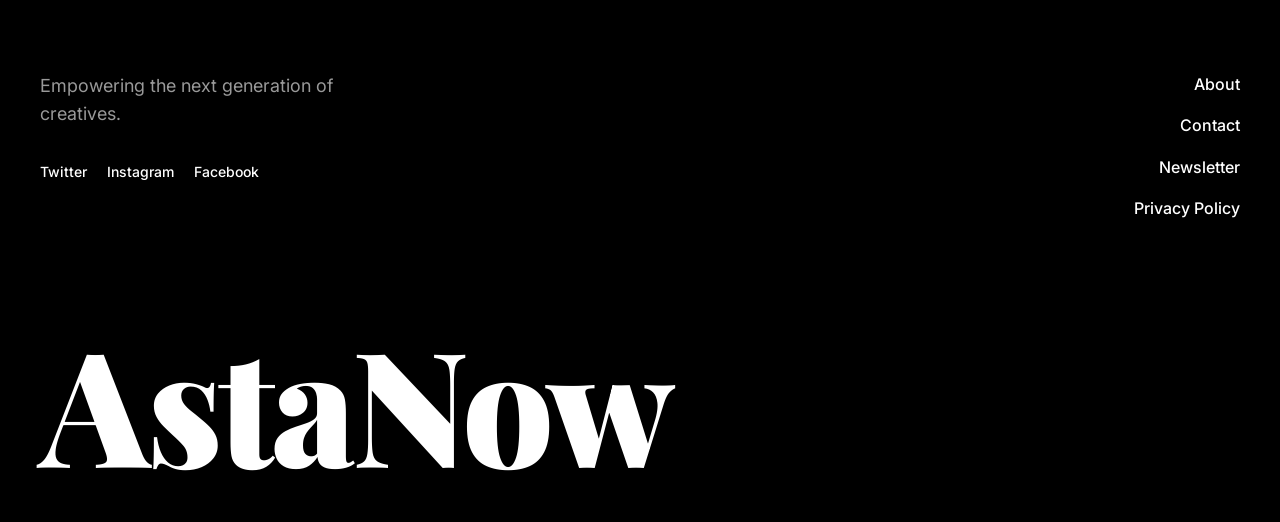
==== commit 5fdcb073: "update" ====
--- a/index.html
+++ b/index.html
@@ -19,18 +19,26 @@
             
             <div class="header-right">
                 <nav class="desktop-nav">
-                    <a href="#">Courses</a>
+                    <a href="#">Articles</a>
                     <a href="#">Stories</a>
                     <a href="#">Spotlights</a>
-                    <a href="#">Conversations</a>
+                    <a href="#">Signup</a>
                 </nav>
                 <div class="header-actions">
                     <button class="icon-btn" aria-label="Search">
                         <svg width="20" height="20" viewBox="0 0 24 24" fill="none" stroke="currentColor" stroke-width="2" stroke-linecap="round" stroke-linejoin="round"><circle cx="11" cy="11" r="8"></circle><line x1="21" y1="21" x2="16.65" y2="16.65"></line></svg>
                     </button>
-                    <button class="icon-btn hamburger-menu" aria-label="Menu">
-                        <svg width="24" height="24" viewBox="0 0 24 24" fill="none" stroke="currentColor" stroke-width="2" stroke-linecap="round" stroke-linejoin="round"><line x1="3" y1="12" x2="21" y2="12"></line><line x1="3" y1="6" x2="21" y2="6"></line><line x1="3" y1="18" x2="21" y2="18"></line></svg>
-                    </button>
+                    <div class="mobile-menu-wrapper">
+                        <button class="icon-btn hamburger-menu" aria-label="Menu" onclick="document.getElementById('mobile-dropdown').classList.toggle('active')">
+                            <svg width="24" height="24" viewBox="0 0 24 24" fill="none" stroke="currentColor" stroke-width="2" stroke-linecap="round" stroke-linejoin="round"><line x1="3" y1="12" x2="21" y2="12"></line><line x1="3" y1="6" x2="21" y2="6"></line><line x1="3" y1="18" x2="21" y2="18"></line></svg>
+                        </button>
+                        <nav id="mobile-dropdown" class="mobile-dropdown-menu">
+                            <a href="#">Privacy Policy</a>
+                            <a href="#">Terms & Condition</a>
+                            <a href="#">Copy Right Policy</a>
+                            <a href="#">Contact us</a>
+                        </nav>
+                    </div>
                 </div>
             </div>
         </div>
--- a/styles.css
+++ b/styles.css
@@ -94,6 +94,43 @@
     justify-content: center;
 }
 
+.mobile-menu-wrapper {
+    position: relative;
+}
+
+.mobile-dropdown-menu {
+    display: none;
+    position: absolute;
+    top: 100%;
+    right: 0;
+    margin-top: 16px;
+    background: var(--color-bg);
+    border: 1px solid var(--color-grey-divider);
+    padding: 16px 0;
+    min-width: 220px;
+    box-shadow: 0 4px 12px rgba(0,0,0,0.05);
+    z-index: 200;
+}
+
+.mobile-dropdown-menu.active {
+    display: flex;
+    flex-direction: column;
+}
+
+.mobile-dropdown-menu a {
+    padding: 12px 24px;
+    font-family: var(--font-body);
+    font-size: 14px;
+    color: var(--color-text);
+    transition: background 0.15s;
+    text-align: left;
+    white-space: nowrap;
+}
+
+.mobile-dropdown-menu a:hover {
+    background: var(--color-grey-light);
+}
+
 @media (max-width: 900px) {
     .desktop-nav {
         display: none;
